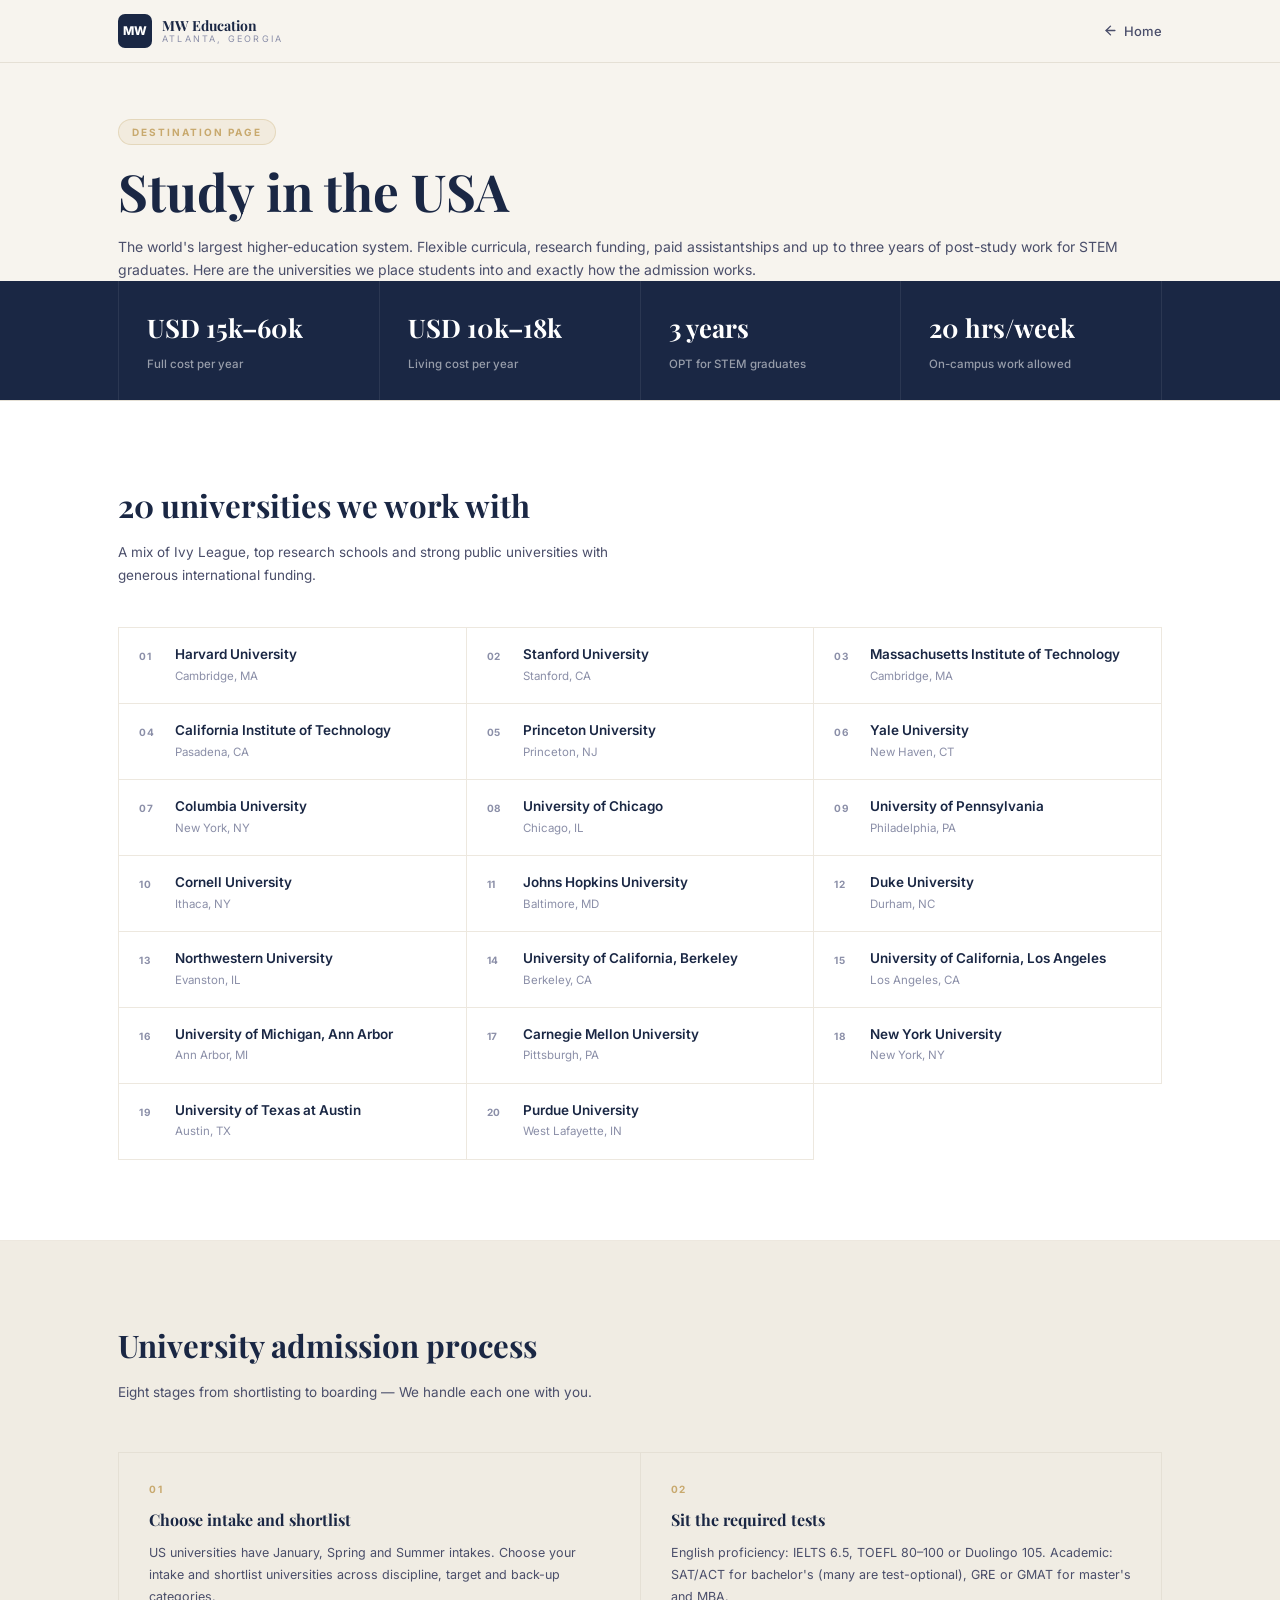
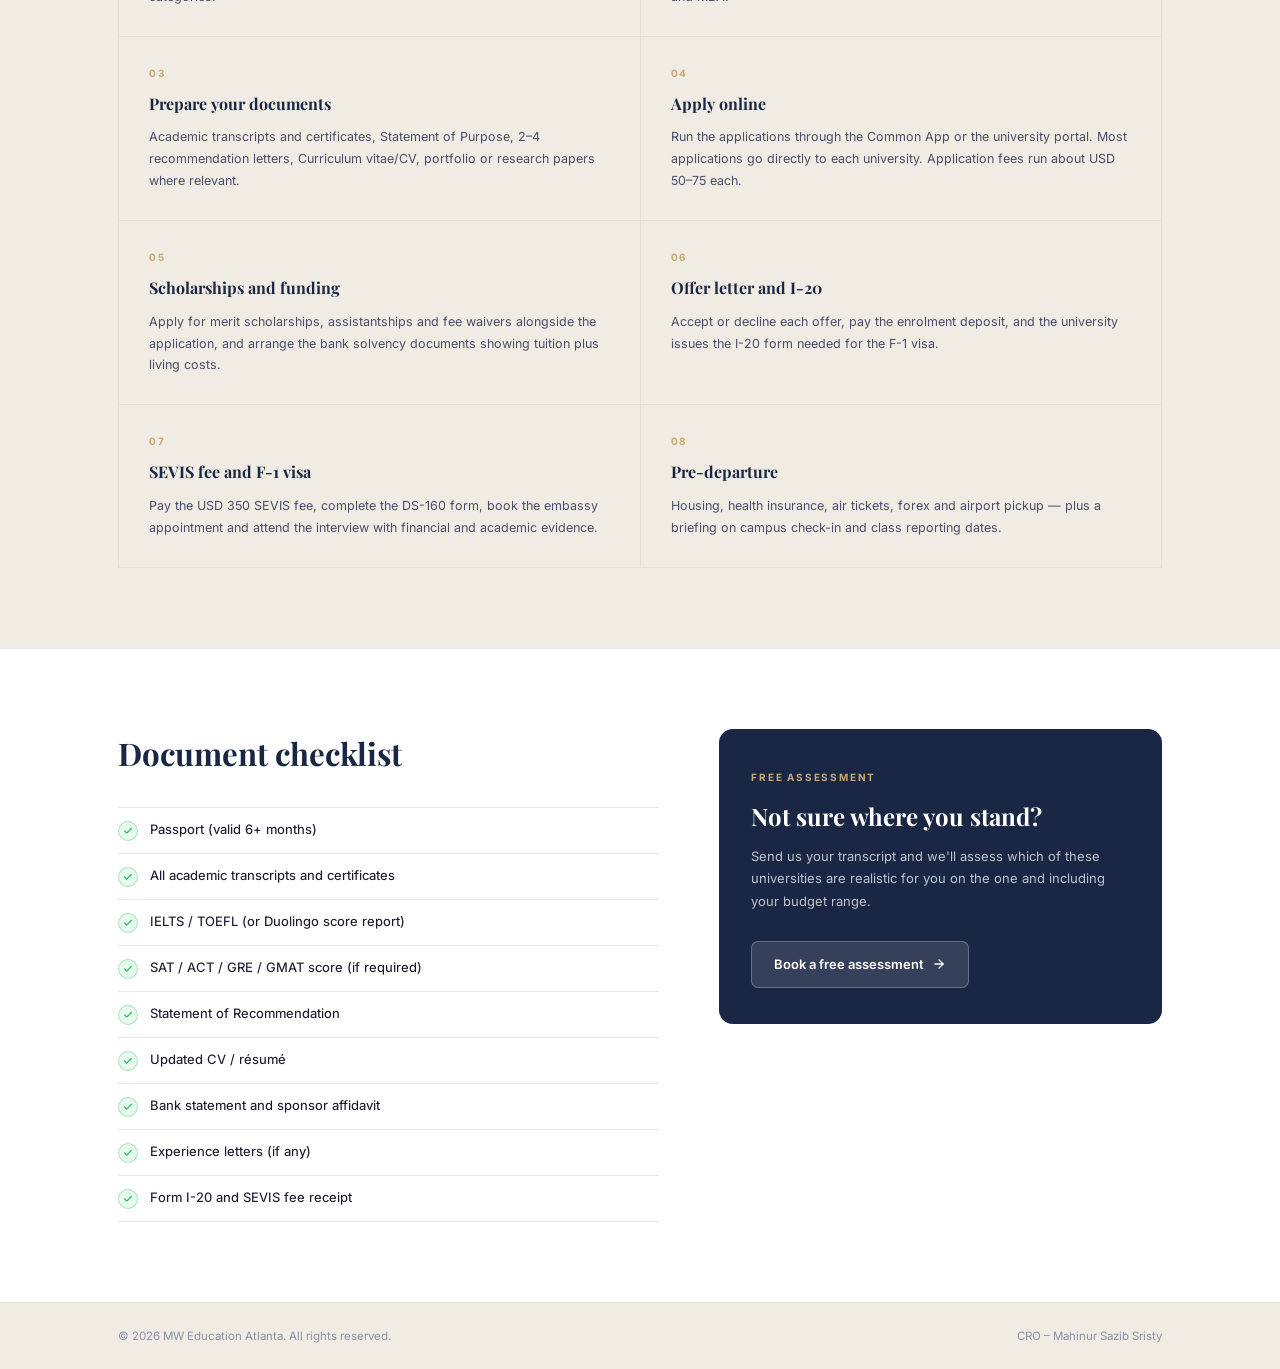
==== study-in-usa.html @ e37b9862 "landing page design and first commit!!!" ====
<!DOCTYPE html>
<html lang="en">
<head>
  <meta charset="UTF-8" />
  <meta name="viewport" content="width=device-width, initial-scale=1.0" />
  <title>Study in the USA – MW Education</title>
  <meta name="description" content="The world's largest higher-education system. Flexible curricula, research funding, paid assistantships and up to three years of post-study work for STEM graduates." />
  <link rel="preconnect" href="https://fonts.googleapis.com" />
  <link rel="preconnect" href="https://fonts.gstatic.com" crossorigin />
  <link href="https://fonts.googleapis.com/css2?family=Inter:wght@300;400;500;600;700;800&family=Playfair+Display:ital,wght@0,700;1,700&display=swap" rel="stylesheet" />

  <style>
    /* ══════════════════════════════
       RESET & TOKENS
    ══════════════════════════════ */
    *, *::before, *::after { box-sizing: border-box; margin: 0; padding: 0; }

    :root {
      --navy:       #1a2744;
      --navy-deep:  #111b38;
      --cream:      #f7f4ee;
      --cream-alt:  #f0ece3;
      --white:      #ffffff;
      --border:     #e5e0d5;
      --border-soft:#ede8df;
      --text-dark:  #1a1a2e;
      --text-mid:   #4a4e6a;
      --text-light: #8b8fa8;
      --gold:       #c8a96e;
      --gold-bg:    rgba(200,169,110,0.12);
      --step-bg:    #1e3159;
      --font-sans:  'Inter', system-ui, sans-serif;
      --font-serif: 'Playfair Display', Georgia, serif;
      --radius:     10px;
      --shadow:     0 8px 32px rgba(26,39,68,0.10);
      --shadow-lg:  0 20px 56px rgba(26,39,68,0.16);
    }

    html { scroll-behavior: smooth; -webkit-font-smoothing: antialiased; }

    body {
      font-family: var(--font-sans);
      background: var(--cream);
      color: var(--text-mid);
      font-size: 14px;
      line-height: 1.6;
    }

    a { text-decoration: none; color: inherit; }
    ul { list-style: none; }
    img { display: block; max-width: 100%; }

    .container {
      max-width: 1100px;
      margin: 0 auto;
      padding: 0 28px;
    }

    h1, h2, h3 {
      font-family: var(--font-serif);
      color: var(--navy);
      font-weight: 700;
    }

    /* ══════════════════════════════
       BUTTONS
    ══════════════════════════════ */
    .btn {
      display: inline-flex;
      align-items: center;
      gap: 8px;
      font-family: var(--font-sans);
      font-size: 13px;
      font-weight: 600;
      padding: 11px 20px;
      border-radius: 7px;
      border: none;
      cursor: pointer;
      transition: all 0.22s ease;
      white-space: nowrap;
    }

    .btn svg { transition: transform 0.2s ease; }
    .btn:hover svg { transform: translateX(3px); }

    .btn-primary {
      background: var(--navy);
      color: #fff;
    }

    .btn-primary:hover { background: var(--navy-deep); }

    /* ══════════════════════════════
       TOP NAV
    ══════════════════════════════ */
    .top-nav {
      position: sticky;
      top: 0;
      z-index: 100;
      background: rgba(247, 244, 238, 0.94);
      backdrop-filter: blur(12px);
      -webkit-backdrop-filter: blur(12px);
      border-bottom: 1px solid var(--border);
      transition: box-shadow 0.25s ease;
    }

    .top-nav.scrolled { box-shadow: 0 4px 20px rgba(26,39,68,0.09); }

    .nav-inner {
      display: flex;
      align-items: center;
      height: 62px;
      gap: 20px;
    }

    /* Logo */
    .logo-wrap {
      display: flex;
      align-items: center;
      gap: 10px;
      flex-shrink: 0;
    }

    .logo-box {
      width: 34px;
      height: 34px;
      background: var(--navy);
      color: #fff;
      border-radius: 7px;
      display: grid;
      place-items: center;
      font-weight: 800;
      font-size: 12px;
      letter-spacing: 0.3px;
    }

    .logo-text { line-height: 1.15; }

    .logo-name {
      display: block;
      font-family: var(--font-serif);
      font-size: 14px;
      font-weight: 700;
      color: var(--navy);
    }

    .logo-sub {
      display: block;
      font-size: 9px;
      letter-spacing: 2.2px;
      text-transform: uppercase;
      color: var(--text-light);
    }

    /* Back link */
    .back-link {
      margin-left: auto;
      display: inline-flex;
      align-items: center;
      gap: 6px;
      font-size: 13px;
      font-weight: 500;
      color: var(--text-mid);
      transition: color 0.2s;
    }

    .back-link:hover { color: var(--navy); }

    .back-link svg { transition: transform 0.2s; }
    .back-link:hover svg { transform: translateX(-3px); }

    /* ══════════════════════════════
       PAGE HERO (stats bar)
    ══════════════════════════════ */
    .page-hero {
      background: var(--cream);
      padding: 56px 0 0;
      border-bottom: 1px solid var(--border);
    }

    .hero-eyebrow {
      display: inline-block;
      font-size: 10px;
      font-weight: 700;
      letter-spacing: 2px;
      text-transform: uppercase;
      color: var(--gold);
      background: var(--gold-bg);
      border: 1px solid rgba(200,169,110,0.3);
      border-radius: 100px;
      padding: 4px 13px;
      margin-bottom: 18px;
    }

    .page-hero h1 {
      font-size: clamp(2.2rem, 4.5vw, 3.2rem);
      line-height: 1.12;
      margin-bottom: 16px;
    }

    .page-hero > .container > p {
      font-size: 14.5px;
      line-height: 1.8;
      max-width: 640px;
      margin-bottom: 44px;
      color: var(--text-mid);
    }

    /* Stats strip */
    .stats-strip {
      background: var(--navy);
      margin-top: 0;
    }

    .stats-strip-inner {
      display: grid;
      grid-template-columns: repeat(4, 1fr);
      border-left: 1px solid rgba(255,255,255,0.08);
    }

    .stat-block {
      padding: 26px 28px;
      border-right: 1px solid rgba(255,255,255,0.08);
    }

    .stat-block strong {
      display: block;
      font-family: var(--font-serif);
      font-size: 1.6rem;
      color: #fff;
      font-weight: 700;
      margin-bottom: 4px;
    }

    .stat-block span {
      font-size: 11.5px;
      color: rgba(255,255,255,0.55);
      font-weight: 500;
    }

    /* ══════════════════════════════
       UNIVERSITIES SECTION
    ══════════════════════════════ */
    .unis-section {
      padding: 80px 0;
      background: var(--white);
      border-bottom: 1px solid var(--border-soft);
    }

    .section-head { margin-bottom: 10px; }

    .section-head h2 { font-size: 1.95rem; }

    .section-lead {
      font-size: 13.5px;
      color: var(--text-mid);
      line-height: 1.7;
      max-width: 520px;
      margin-top: 10px;
      margin-bottom: 40px;
    }

    .unis-grid {
      display: grid;
      grid-template-columns: repeat(3, 1fr);
      border-top: 1px solid var(--border-soft);
      border-left: 1px solid var(--border-soft);
    }

    .uni-row {
      display: flex;
      align-items: flex-start;
      gap: 14px;
      padding: 18px 20px;
      border-bottom: 1px solid var(--border-soft);
      border-right: 1px solid var(--border-soft);
      transition: background 0.2s;
    }

    .uni-row:hover { background: var(--cream); }

    .uni-num {
      font-size: 10px;
      font-weight: 700;
      color: var(--text-light);
      letter-spacing: 0.5px;
      min-width: 22px;
      margin-top: 2px;
      flex-shrink: 0;
    }

    .uni-info {}

    .uni-name {
      font-size: 13.5px;
      font-weight: 600;
      color: var(--navy);
      display: block;
      line-height: 1.3;
    }

    .uni-loc {
      font-size: 11.5px;
      color: var(--text-light);
      margin-top: 3px;
      display: block;
    }

    /* ══════════════════════════════
       ADMISSION PROCESS
    ══════════════════════════════ */
    .process-section {
      padding: 80px 0;
      background: var(--cream-alt);
      border-bottom: 1px solid var(--border-soft);
    }

    .process-section h2 { font-size: 1.95rem; margin-bottom: 10px; }

    .process-lead {
      font-size: 13.5px;
      color: var(--text-mid);
      line-height: 1.7;
      margin-bottom: 48px;
    }

    .process-grid {
      display: grid;
      grid-template-columns: repeat(2, 1fr);
      gap: 0;
      border-top: 1px solid var(--border);
      border-left: 1px solid var(--border);
    }

    .process-step {
      padding: 28px 30px;
      border-bottom: 1px solid var(--border);
      border-right: 1px solid var(--border);
      transition: background 0.2s;
    }

    .process-step:hover { background: rgba(26,39,68,0.025); }

    .step-tag {
      font-size: 10px;
      font-weight: 700;
      letter-spacing: 1.5px;
      color: var(--gold);
      text-transform: uppercase;
      margin-bottom: 10px;
    }

    .process-step h3 {
      font-size: 1rem;
      margin-bottom: 10px;
      font-family: var(--font-serif);
    }

    .process-step p {
      font-size: 12.5px;
      line-height: 1.75;
      color: var(--text-mid);
    }

    /* ══════════════════════════════
       DOCUMENT CHECKLIST + CTA
    ══════════════════════════════ */
    .checklist-section {
      padding: 80px 0;
      background: var(--white);
    }

    .checklist-grid {
      display: grid;
      grid-template-columns: 1.1fr 0.9fr;
      gap: 60px;
      align-items: start;
    }

    .checklist-head h2 { font-size: 1.95rem; margin-bottom: 28px; }

    .checklist-items {
      display: flex;
      flex-direction: column;
      gap: 0;
    }

    .checklist-item {
      display: flex;
      align-items: flex-start;
      gap: 12px;
      padding: 12px 0;
      border-bottom: 1px solid var(--border-soft);
    }

    .checklist-item:first-child { border-top: 1px solid var(--border-soft); }

    .check-icon {
      flex-shrink: 0;
      width: 20px;
      height: 20px;
      border-radius: 50%;
      background: rgba(34,197,94,0.1);
      border: 1.5px solid rgba(34,197,94,0.35);
      display: grid;
      place-items: center;
      margin-top: 1px;
    }

    .check-icon svg { color: #22c55e; }

    .checklist-item span {
      font-size: 13px;
      color: var(--text-dark);
      font-weight: 450;
      line-height: 1.5;
    }

    /* CTA Card */
    .cta-card {
      background: var(--navy);
      border-radius: 14px;
      padding: 36px 32px;
      color: #fff;
      position: sticky;
      top: 80px;
    }

    .cta-card-label {
      display: inline-block;
      font-size: 10px;
      font-weight: 700;
      letter-spacing: 1.8px;
      text-transform: uppercase;
      color: var(--gold);
      margin-bottom: 16px;
    }

    .cta-card h3 {
      font-family: var(--font-serif);
      font-size: 1.5rem;
      color: #fff;
      margin-bottom: 14px;
      line-height: 1.25;
    }

    .cta-card p {
      font-size: 13px;
      line-height: 1.75;
      color: rgba(255,255,255,0.72);
      margin-bottom: 28px;
    }

    .btn-cta-light {
      background: rgba(255,255,255,0.12);
      color: #fff;
      border: 1px solid rgba(255,255,255,0.25);
      font-size: 13px;
      font-weight: 600;
      padding: 12px 22px;
      border-radius: 7px;
      display: inline-flex;
      align-items: center;
      gap: 8px;
      cursor: pointer;
      transition: all 0.22s;
      text-decoration: none;
    }

    .btn-cta-light:hover {
      background: rgba(255,255,255,0.2);
      border-color: rgba(255,255,255,0.4);
    }

    /* ══════════════════════════════
       FOOTER
    ══════════════════════════════ */
    .site-footer {
      background: var(--cream-alt);
      border-top: 1px solid var(--border);
      padding: 24px 0;
    }

    .footer-inner {
      display: flex;
      align-items: center;
      justify-content: space-between;
      gap: 16px;
      flex-wrap: wrap;
      font-size: 11.5px;
      color: var(--text-light);
    }

    /* ══════════════════════════════
       REVEAL ANIMATIONS
    ══════════════════════════════ */
    [data-reveal] {
      opacity: 0;
      transform: translateY(22px);
      transition: opacity 0.6s ease, transform 0.6s ease;
    }

    [data-reveal].visible {
      opacity: 1;
      transform: none;
    }

    [data-reveal-delay="1"] { transition-delay: 0.08s; }
    [data-reveal-delay="2"] { transition-delay: 0.16s; }
    [data-reveal-delay="3"] { transition-delay: 0.24s; }

    /* ══════════════════════════════
       RESPONSIVE
    ══════════════════════════════ */
    @media (max-width: 900px) {
      .stats-strip-inner {
        grid-template-columns: repeat(2, 1fr);
      }

      .unis-grid { grid-template-columns: repeat(2, 1fr); }

      .process-grid { grid-template-columns: 1fr; }

      .checklist-grid {
        grid-template-columns: 1fr;
        gap: 40px;
      }

      .cta-card { position: static; }
    }

    @media (max-width: 600px) {
      .page-hero { padding-top: 40px; }
      .stats-strip-inner { grid-template-columns: 1fr 1fr; }
      .unis-grid { grid-template-columns: 1fr; }
    }
  </style>
</head>
<body>

  <!-- ══════════════════════════════
       TOP NAV
  ══════════════════════════════ -->
  <header class="top-nav" id="topNav">
    <div class="container nav-inner">
      <a href="index.html" class="logo-wrap" id="site-logo">
        <div class="logo-box">MW</div>
        <div class="logo-text">
          <span class="logo-name">MW Education</span>
          <span class="logo-sub">Atlanta, Georgia</span>
        </div>
      </a>

      <a href="index.html" class="back-link" id="back-home">
        <svg width="15" height="15" viewBox="0 0 24 24" fill="none" stroke="currentColor" stroke-width="2.2" stroke-linecap="round" stroke-linejoin="round"><path d="M19 12H5"/><path d="m12 5-7 7 7 7"/></svg>
        Home
      </a>
    </div>
  </header>

  <main>

    <!-- ══════════════════════════════
         PAGE HERO
    ══════════════════════════════ -->
    <section class="page-hero" id="hero">
      <div class="container">
        <div data-reveal>
          <span class="hero-eyebrow">Destination Page</span>
          <h1>Study in the USA</h1>
          <p>
            The world's largest higher-education system. Flexible curricula, research funding, paid
            assistantships and up to three years of post-study work for STEM graduates. Here are the
            universities we place students into and exactly how the admission works.
          </p>
        </div>
      </div>

      <div class="stats-strip">
        <div class="container">
          <div class="stats-strip-inner">
            <div class="stat-block" data-reveal>
              <strong>USD 15k–60k</strong>
              <span>Full cost per year</span>
            </div>
            <div class="stat-block" data-reveal data-reveal-delay="1">
              <strong>USD 10k–18k</strong>
              <span>Living cost per year</span>
            </div>
            <div class="stat-block" data-reveal data-reveal-delay="2">
              <strong>3 years</strong>
              <span>OPT for STEM graduates</span>
            </div>
            <div class="stat-block" data-reveal data-reveal-delay="3">
              <strong>20 hrs/week</strong>
              <span>On-campus work allowed</span>
            </div>
          </div>
        </div>
      </div>
    </section>

    <!-- ══════════════════════════════
         UNIVERSITIES
    ══════════════════════════════ -->
    <section class="unis-section" id="universities">
      <div class="container">
        <div class="section-head" data-reveal>
          <h2>20 universities we work with</h2>
          <p class="section-lead">
            A mix of Ivy League, top research schools and strong public universities with generous international funding.
          </p>
        </div>

        <div class="unis-grid" data-reveal>

          <div class="uni-row">
            <span class="uni-num">01</span>
            <div class="uni-info">
              <span class="uni-name">Harvard University</span>
              <span class="uni-loc">Cambridge, MA</span>
            </div>
          </div>

          <div class="uni-row">
            <span class="uni-num">02</span>
            <div class="uni-info">
              <span class="uni-name">Stanford University</span>
              <span class="uni-loc">Stanford, CA</span>
            </div>
          </div>

          <div class="uni-row">
            <span class="uni-num">03</span>
            <div class="uni-info">
              <span class="uni-name">Massachusetts Institute of Technology</span>
              <span class="uni-loc">Cambridge, MA</span>
            </div>
          </div>

          <div class="uni-row">
            <span class="uni-num">04</span>
            <div class="uni-info">
              <span class="uni-name">California Institute of Technology</span>
              <span class="uni-loc">Pasadena, CA</span>
            </div>
          </div>

          <div class="uni-row">
            <span class="uni-num">05</span>
            <div class="uni-info">
              <span class="uni-name">Princeton University</span>
              <span class="uni-loc">Princeton, NJ</span>
            </div>
          </div>

          <div class="uni-row">
            <span class="uni-num">06</span>
            <div class="uni-info">
              <span class="uni-name">Yale University</span>
              <span class="uni-loc">New Haven, CT</span>
            </div>
          </div>

          <div class="uni-row">
            <span class="uni-num">07</span>
            <div class="uni-info">
              <span class="uni-name">Columbia University</span>
              <span class="uni-loc">New York, NY</span>
            </div>
          </div>

          <div class="uni-row">
            <span class="uni-num">08</span>
            <div class="uni-info">
              <span class="uni-name">University of Chicago</span>
              <span class="uni-loc">Chicago, IL</span>
            </div>
          </div>

          <div class="uni-row">
            <span class="uni-num">09</span>
            <div class="uni-info">
              <span class="uni-name">University of Pennsylvania</span>
              <span class="uni-loc">Philadelphia, PA</span>
            </div>
          </div>

          <div class="uni-row">
            <span class="uni-num">10</span>
            <div class="uni-info">
              <span class="uni-name">Cornell University</span>
              <span class="uni-loc">Ithaca, NY</span>
            </div>
          </div>

          <div class="uni-row">
            <span class="uni-num">11</span>
            <div class="uni-info">
              <span class="uni-name">Johns Hopkins University</span>
              <span class="uni-loc">Baltimore, MD</span>
            </div>
          </div>

          <div class="uni-row">
            <span class="uni-num">12</span>
            <div class="uni-info">
              <span class="uni-name">Duke University</span>
              <span class="uni-loc">Durham, NC</span>
            </div>
          </div>

          <div class="uni-row">
            <span class="uni-num">13</span>
            <div class="uni-info">
              <span class="uni-name">Northwestern University</span>
              <span class="uni-loc">Evanston, IL</span>
            </div>
          </div>

          <div class="uni-row">
            <span class="uni-num">14</span>
            <div class="uni-info">
              <span class="uni-name">University of California, Berkeley</span>
              <span class="uni-loc">Berkeley, CA</span>
            </div>
          </div>

          <div class="uni-row">
            <span class="uni-num">15</span>
            <div class="uni-info">
              <span class="uni-name">University of California, Los Angeles</span>
              <span class="uni-loc">Los Angeles, CA</span>
            </div>
          </div>

          <div class="uni-row">
            <span class="uni-num">16</span>
            <div class="uni-info">
              <span class="uni-name">University of Michigan, Ann Arbor</span>
              <span class="uni-loc">Ann Arbor, MI</span>
            </div>
          </div>

          <div class="uni-row">
            <span class="uni-num">17</span>
            <div class="uni-info">
              <span class="uni-name">Carnegie Mellon University</span>
              <span class="uni-loc">Pittsburgh, PA</span>
            </div>
          </div>

          <div class="uni-row">
            <span class="uni-num">18</span>
            <div class="uni-info">
              <span class="uni-name">New York University</span>
              <span class="uni-loc">New York, NY</span>
            </div>
          </div>

          <div class="uni-row">
            <span class="uni-num">19</span>
            <div class="uni-info">
              <span class="uni-name">University of Texas at Austin</span>
              <span class="uni-loc">Austin, TX</span>
            </div>
          </div>

          <div class="uni-row">
            <span class="uni-num">20</span>
            <div class="uni-info">
              <span class="uni-name">Purdue University</span>
              <span class="uni-loc">West Lafayette, IN</span>
            </div>
          </div>

        </div>
      </div>
    </section>

    <!-- ══════════════════════════════
         ADMISSION PROCESS
    ══════════════════════════════ -->
    <section class="process-section" id="process">
      <div class="container">
        <div data-reveal>
          <h2>University admission process</h2>
          <p class="process-lead">Eight stages from shortlisting to boarding — We handle each one with you.</p>
        </div>

        <div class="process-grid" data-reveal>

          <div class="process-step" id="proc-step-1">
            <div class="step-tag">01</div>
            <h3>Choose intake and shortlist</h3>
            <p>US universities have January, Spring and Summer intakes. Choose your intake and shortlist universities across discipline, target and back-up categories.</p>
          </div>

          <div class="process-step" id="proc-step-2">
            <div class="step-tag">02</div>
            <h3>Sit the required tests</h3>
            <p>English proficiency: IELTS 6.5, TOEFL 80–100 or Duolingo 105. Academic: SAT/ACT for bachelor's (many are test-optional), GRE or GMAT for master's and MBA.</p>
          </div>

          <div class="process-step" id="proc-step-3">
            <div class="step-tag">03</div>
            <h3>Prepare your documents</h3>
            <p>Academic transcripts and certificates, Statement of Purpose, 2–4 recommendation letters, Curriculum vitae/CV, portfolio or research papers where relevant.</p>
          </div>

          <div class="process-step" id="proc-step-4">
            <div class="step-tag">04</div>
            <h3>Apply online</h3>
            <p>Run the applications through the Common App or the university portal. Most applications go directly to each university. Application fees run about USD 50–75 each.</p>
          </div>

          <div class="process-step" id="proc-step-5">
            <div class="step-tag">05</div>
            <h3>Scholarships and funding</h3>
            <p>Apply for merit scholarships, assistantships and fee waivers alongside the application, and arrange the bank solvency documents showing tuition plus living costs.</p>
          </div>

          <div class="process-step" id="proc-step-6">
            <div class="step-tag">06</div>
            <h3>Offer letter and I-20</h3>
            <p>Accept or decline each offer, pay the enrolment deposit, and the university issues the I-20 form needed for the F-1 visa.</p>
          </div>

          <div class="process-step" id="proc-step-7">
            <div class="step-tag">07</div>
            <h3>SEVIS fee and F-1 visa</h3>
            <p>Pay the USD 350 SEVIS fee, complete the DS-160 form, book the embassy appointment and attend the interview with financial and academic evidence.</p>
          </div>

          <div class="process-step" id="proc-step-8">
            <div class="step-tag">08</div>
            <h3>Pre-departure</h3>
            <p>Housing, health insurance, air tickets, forex and airport pickup — plus a briefing on campus check-in and class reporting dates.</p>
          </div>

        </div>
      </div>
    </section>

    <!-- ══════════════════════════════
         DOCUMENT CHECKLIST + CTA
    ══════════════════════════════ -->
    <section class="checklist-section" id="checklist">
      <div class="container">
        <div class="checklist-grid">

          <div data-reveal>
            <div class="checklist-head">
              <h2>Document checklist</h2>
            </div>

            <div class="checklist-items">

              <div class="checklist-item">
                <div class="check-icon">
                  <svg width="10" height="10" viewBox="0 0 24 24" fill="none" stroke="currentColor" stroke-width="3" stroke-linecap="round" stroke-linejoin="round"><path d="M20 6 9 17l-5-5"/></svg>
                </div>
                <span>Passport (valid 6+ months)</span>
              </div>

              <div class="checklist-item">
                <div class="check-icon">
                  <svg width="10" height="10" viewBox="0 0 24 24" fill="none" stroke="currentColor" stroke-width="3" stroke-linecap="round" stroke-linejoin="round"><path d="M20 6 9 17l-5-5"/></svg>
                </div>
                <span>All academic transcripts and certificates</span>
              </div>

              <div class="checklist-item">
                <div class="check-icon">
                  <svg width="10" height="10" viewBox="0 0 24 24" fill="none" stroke="currentColor" stroke-width="3" stroke-linecap="round" stroke-linejoin="round"><path d="M20 6 9 17l-5-5"/></svg>
                </div>
                <span>IELTS / TOEFL (or Duolingo score report)</span>
              </div>

              <div class="checklist-item">
                <div class="check-icon">
                  <svg width="10" height="10" viewBox="0 0 24 24" fill="none" stroke="currentColor" stroke-width="3" stroke-linecap="round" stroke-linejoin="round"><path d="M20 6 9 17l-5-5"/></svg>
                </div>
                <span>SAT / ACT / GRE / GMAT score (if required)</span>
              </div>

              <div class="checklist-item">
                <div class="check-icon">
                  <svg width="10" height="10" viewBox="0 0 24 24" fill="none" stroke="currentColor" stroke-width="3" stroke-linecap="round" stroke-linejoin="round"><path d="M20 6 9 17l-5-5"/></svg>
                </div>
                <span>Statement of Recommendation</span>
              </div>

              <div class="checklist-item">
                <div class="check-icon">
                  <svg width="10" height="10" viewBox="0 0 24 24" fill="none" stroke="currentColor" stroke-width="3" stroke-linecap="round" stroke-linejoin="round"><path d="M20 6 9 17l-5-5"/></svg>
                </div>
                <span>Updated CV / résumé</span>
              </div>

              <div class="checklist-item">
                <div class="check-icon">
                  <svg width="10" height="10" viewBox="0 0 24 24" fill="none" stroke="currentColor" stroke-width="3" stroke-linecap="round" stroke-linejoin="round"><path d="M20 6 9 17l-5-5"/></svg>
                </div>
                <span>Bank statement and sponsor affidavit</span>
              </div>

              <div class="checklist-item">
                <div class="check-icon">
                  <svg width="10" height="10" viewBox="0 0 24 24" fill="none" stroke="currentColor" stroke-width="3" stroke-linecap="round" stroke-linejoin="round"><path d="M20 6 9 17l-5-5"/></svg>
                </div>
                <span>Experience letters (if any)</span>
              </div>

              <div class="checklist-item">
                <div class="check-icon">
                  <svg width="10" height="10" viewBox="0 0 24 24" fill="none" stroke="currentColor" stroke-width="3" stroke-linecap="round" stroke-linejoin="round"><path d="M20 6 9 17l-5-5"/></svg>
                </div>
                <span>Form I-20 and SEVIS fee receipt</span>
              </div>

            </div>
          </div>

          <!-- CTA Card -->
          <div data-reveal data-reveal-delay="1">
            <div class="cta-card" id="cta-card">
              <span class="cta-card-label">Free Assessment</span>
              <h3>Not sure where you stand?</h3>
              <p>
                Send us your transcript and we'll assess which of these universities are realistic for you on the one and including your budget range.
              </p>
              <a href="index.html#contact" class="btn-cta-light" id="cta-book-btn">
                Book a free assessment
                <svg width="14" height="14" viewBox="0 0 24 24" fill="none" stroke="currentColor" stroke-width="2.2" stroke-linecap="round" stroke-linejoin="round"><path d="M5 12h14"/><path d="m12 5 7 7-7 7"/></svg>
              </a>
            </div>
          </div>

        </div>
      </div>
    </section>

  </main>

  <!-- ══════════════════════════════
       FOOTER
  ══════════════════════════════ -->
  <footer class="site-footer" id="footer">
    <div class="container footer-inner">
      <span>© 2026 MW Education Atlanta. All rights reserved.</span>
      <span>CRO – Mahinur Sazib Sristy</span>
    </div>
  </footer>

  <script>
    'use strict';

    /* ── Sticky nav shadow ── */
    const topNav = document.getElementById('topNav');
    window.addEventListener('scroll', () => {
      topNav.classList.toggle('scrolled', window.scrollY > 10);
    }, { passive: true });

    /* ── Scroll reveal ── */
    const revealEls = document.querySelectorAll('[data-reveal]');
    const ro = new IntersectionObserver((entries) => {
      entries.forEach(e => {
        if (e.isIntersecting) {
          e.target.classList.add('visible');
          ro.unobserve(e.target);
        }
      });
    }, { threshold: 0.1, rootMargin: '0px 0px -36px 0px' });

    revealEls.forEach(el => ro.observe(el));
  </script>

</body>
</html>
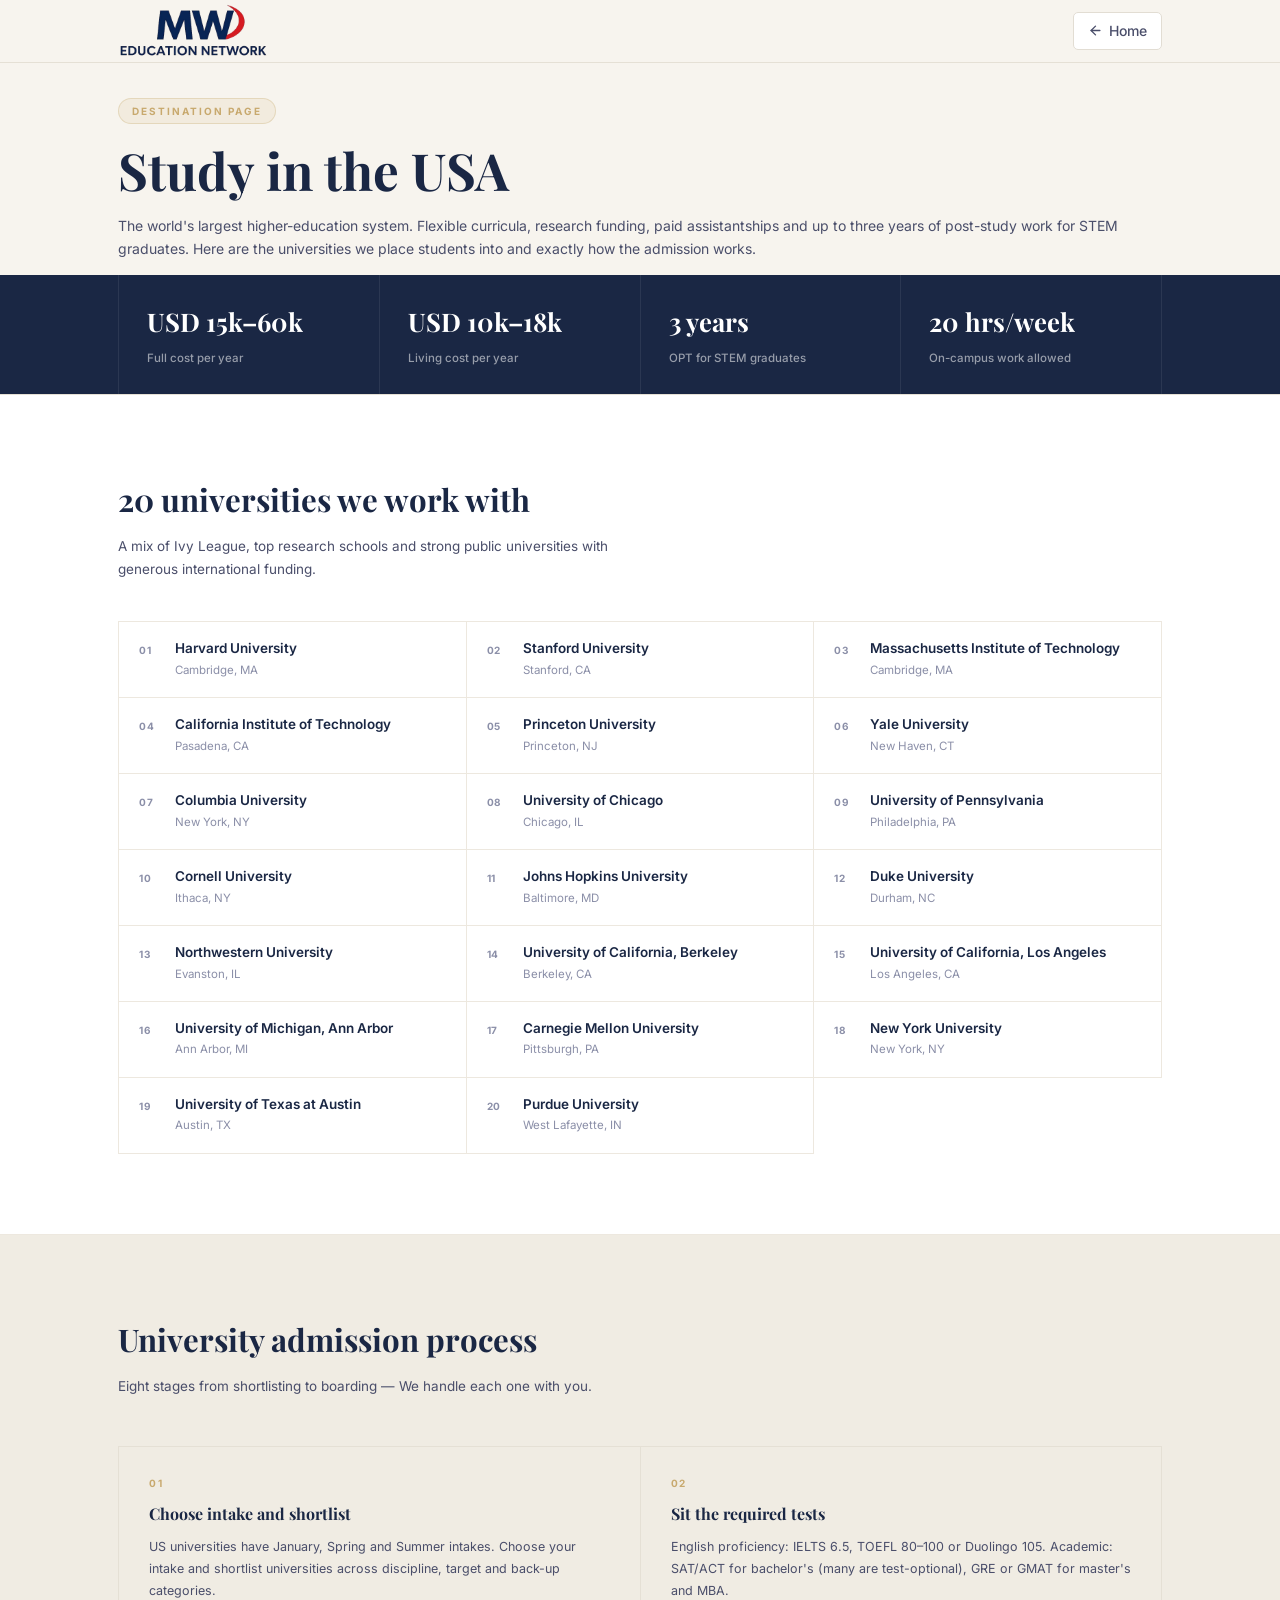
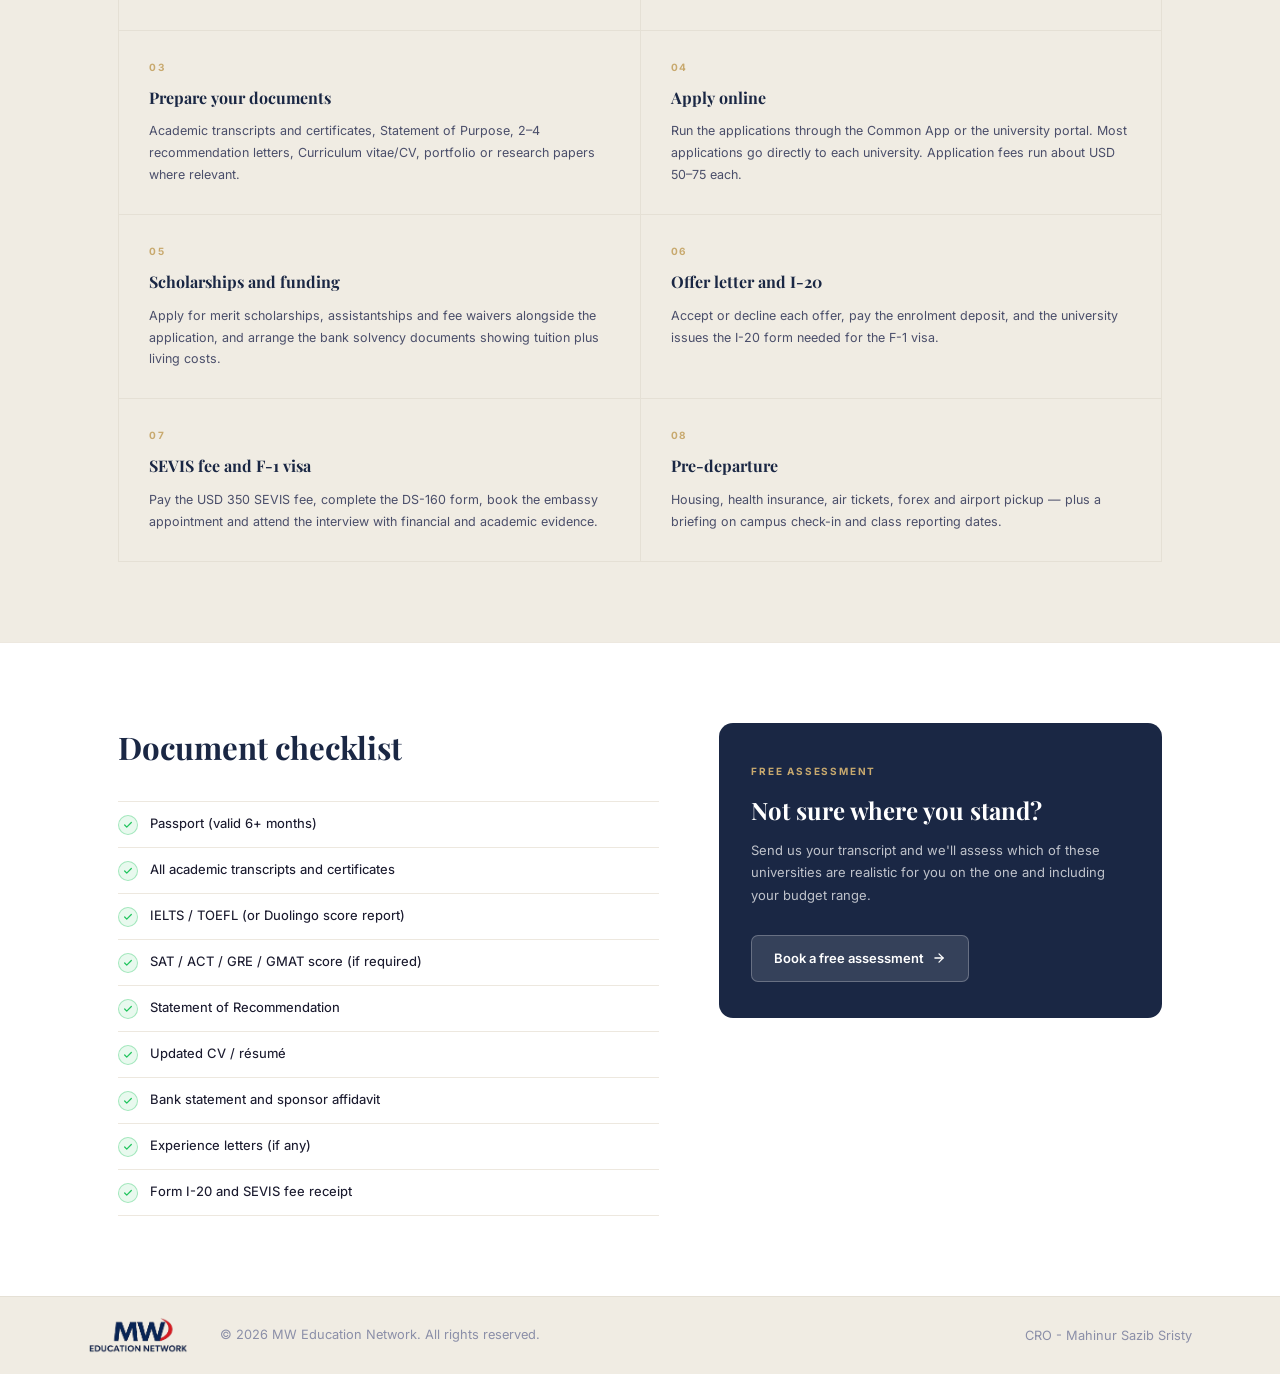
==== commit 092bb638: "design update!!!" ====
--- a/study-in-usa.html
+++ b/study-in-usa.html
@@ -9,532 +9,9 @@
   <link rel="preconnect" href="https://fonts.gstatic.com" crossorigin />
   <link href="https://fonts.googleapis.com/css2?family=Inter:wght@300;400;500;600;700;800&family=Playfair+Display:ital,wght@0,700;1,700&display=swap" rel="stylesheet" />
 
-  <style>
-    /* ══════════════════════════════
-       RESET & TOKENS
-    ══════════════════════════════ */
-    *, *::before, *::after { box-sizing: border-box; margin: 0; padding: 0; }
-
-    :root {
-      --navy:       #1a2744;
-      --navy-deep:  #111b38;
-      --cream:      #f7f4ee;
-      --cream-alt:  #f0ece3;
-      --white:      #ffffff;
-      --border:     #e5e0d5;
-      --border-soft:#ede8df;
-      --text-dark:  #1a1a2e;
-      --text-mid:   #4a4e6a;
-      --text-light: #8b8fa8;
-      --gold:       #c8a96e;
-      --gold-bg:    rgba(200,169,110,0.12);
-      --step-bg:    #1e3159;
-      --font-sans:  'Inter', system-ui, sans-serif;
-      --font-serif: 'Playfair Display', Georgia, serif;
-      --radius:     10px;
-      --shadow:     0 8px 32px rgba(26,39,68,0.10);
-      --shadow-lg:  0 20px 56px rgba(26,39,68,0.16);
-    }
-
-    html { scroll-behavior: smooth; -webkit-font-smoothing: antialiased; }
-
-    body {
-      font-family: var(--font-sans);
-      background: var(--cream);
-      color: var(--text-mid);
-      font-size: 14px;
-      line-height: 1.6;
-    }
-
-    a { text-decoration: none; color: inherit; }
-    ul { list-style: none; }
-    img { display: block; max-width: 100%; }
-
-    .container {
-      max-width: 1100px;
-      margin: 0 auto;
-      padding: 0 28px;
-    }
-
-    h1, h2, h3 {
-      font-family: var(--font-serif);
-      color: var(--navy);
-      font-weight: 700;
-    }
-
-    /* ══════════════════════════════
-       BUTTONS
-    ══════════════════════════════ */
-    .btn {
-      display: inline-flex;
-      align-items: center;
-      gap: 8px;
-      font-family: var(--font-sans);
-      font-size: 13px;
-      font-weight: 600;
-      padding: 11px 20px;
-      border-radius: 7px;
-      border: none;
-      cursor: pointer;
-      transition: all 0.22s ease;
-      white-space: nowrap;
-    }
-
-    .btn svg { transition: transform 0.2s ease; }
-    .btn:hover svg { transform: translateX(3px); }
-
-    .btn-primary {
-      background: var(--navy);
-      color: #fff;
-    }
-
-    .btn-primary:hover { background: var(--navy-deep); }
-
-    /* ══════════════════════════════
-       TOP NAV
-    ══════════════════════════════ */
-    .top-nav {
-      position: sticky;
-      top: 0;
-      z-index: 100;
-      background: rgba(247, 244, 238, 0.94);
-      backdrop-filter: blur(12px);
-      -webkit-backdrop-filter: blur(12px);
-      border-bottom: 1px solid var(--border);
-      transition: box-shadow 0.25s ease;
-    }
-
-    .top-nav.scrolled { box-shadow: 0 4px 20px rgba(26,39,68,0.09); }
-
-    .nav-inner {
-      display: flex;
-      align-items: center;
-      height: 62px;
-      gap: 20px;
-    }
-
-    /* Logo */
-    .logo-wrap {
-      display: flex;
-      align-items: center;
-      gap: 10px;
-      flex-shrink: 0;
-    }
-
-    .logo-box {
-      width: 34px;
-      height: 34px;
-      background: var(--navy);
-      color: #fff;
-      border-radius: 7px;
-      display: grid;
-      place-items: center;
-      font-weight: 800;
-      font-size: 12px;
-      letter-spacing: 0.3px;
-    }
-
-    .logo-text { line-height: 1.15; }
-
-    .logo-name {
-      display: block;
-      font-family: var(--font-serif);
-      font-size: 14px;
-      font-weight: 700;
-      color: var(--navy);
-    }
-
-    .logo-sub {
-      display: block;
-      font-size: 9px;
-      letter-spacing: 2.2px;
-      text-transform: uppercase;
-      color: var(--text-light);
-    }
-
-    /* Back link */
-    .back-link {
-      margin-left: auto;
-      display: inline-flex;
-      align-items: center;
-      gap: 6px;
-      font-size: 13px;
-      font-weight: 500;
-      color: var(--text-mid);
-      transition: color 0.2s;
-    }
-
-    .back-link:hover { color: var(--navy); }
-
-    .back-link svg { transition: transform 0.2s; }
-    .back-link:hover svg { transform: translateX(-3px); }
-
-    /* ══════════════════════════════
-       PAGE HERO (stats bar)
-    ══════════════════════════════ */
-    .page-hero {
-      background: var(--cream);
-      padding: 56px 0 0;
-      border-bottom: 1px solid var(--border);
-    }
-
-    .hero-eyebrow {
-      display: inline-block;
-      font-size: 10px;
-      font-weight: 700;
-      letter-spacing: 2px;
-      text-transform: uppercase;
-      color: var(--gold);
-      background: var(--gold-bg);
-      border: 1px solid rgba(200,169,110,0.3);
-      border-radius: 100px;
-      padding: 4px 13px;
-      margin-bottom: 18px;
-    }
-
-    .page-hero h1 {
-      font-size: clamp(2.2rem, 4.5vw, 3.2rem);
-      line-height: 1.12;
-      margin-bottom: 16px;
-    }
-
-    .page-hero > .container > p {
-      font-size: 14.5px;
-      line-height: 1.8;
-      max-width: 640px;
-      margin-bottom: 44px;
-      color: var(--text-mid);
-    }
-
-    /* Stats strip */
-    .stats-strip {
-      background: var(--navy);
-      margin-top: 0;
-    }
-
-    .stats-strip-inner {
-      display: grid;
-      grid-template-columns: repeat(4, 1fr);
-      border-left: 1px solid rgba(255,255,255,0.08);
-    }
-
-    .stat-block {
-      padding: 26px 28px;
-      border-right: 1px solid rgba(255,255,255,0.08);
-    }
-
-    .stat-block strong {
-      display: block;
-      font-family: var(--font-serif);
-      font-size: 1.6rem;
-      color: #fff;
-      font-weight: 700;
-      margin-bottom: 4px;
-    }
-
-    .stat-block span {
-      font-size: 11.5px;
-      color: rgba(255,255,255,0.55);
-      font-weight: 500;
-    }
-
-    /* ══════════════════════════════
-       UNIVERSITIES SECTION
-    ══════════════════════════════ */
-    .unis-section {
-      padding: 80px 0;
-      background: var(--white);
-      border-bottom: 1px solid var(--border-soft);
-    }
-
-    .section-head { margin-bottom: 10px; }
-
-    .section-head h2 { font-size: 1.95rem; }
-
-    .section-lead {
-      font-size: 13.5px;
-      color: var(--text-mid);
-      line-height: 1.7;
-      max-width: 520px;
-      margin-top: 10px;
-      margin-bottom: 40px;
-    }
-
-    .unis-grid {
-      display: grid;
-      grid-template-columns: repeat(3, 1fr);
-      border-top: 1px solid var(--border-soft);
-      border-left: 1px solid var(--border-soft);
-    }
-
-    .uni-row {
-      display: flex;
-      align-items: flex-start;
-      gap: 14px;
-      padding: 18px 20px;
-      border-bottom: 1px solid var(--border-soft);
-      border-right: 1px solid var(--border-soft);
-      transition: background 0.2s;
-    }
-
-    .uni-row:hover { background: var(--cream); }
-
-    .uni-num {
-      font-size: 10px;
-      font-weight: 700;
-      color: var(--text-light);
-      letter-spacing: 0.5px;
-      min-width: 22px;
-      margin-top: 2px;
-      flex-shrink: 0;
-    }
-
-    .uni-info {}
-
-    .uni-name {
-      font-size: 13.5px;
-      font-weight: 600;
-      color: var(--navy);
-      display: block;
-      line-height: 1.3;
-    }
-
-    .uni-loc {
-      font-size: 11.5px;
-      color: var(--text-light);
-      margin-top: 3px;
-      display: block;
-    }
-
-    /* ══════════════════════════════
-       ADMISSION PROCESS
-    ══════════════════════════════ */
-    .process-section {
-      padding: 80px 0;
-      background: var(--cream-alt);
-      border-bottom: 1px solid var(--border-soft);
-    }
-
-    .process-section h2 { font-size: 1.95rem; margin-bottom: 10px; }
-
-    .process-lead {
-      font-size: 13.5px;
-      color: var(--text-mid);
-      line-height: 1.7;
-      margin-bottom: 48px;
-    }
-
-    .process-grid {
-      display: grid;
-      grid-template-columns: repeat(2, 1fr);
-      gap: 0;
-      border-top: 1px solid var(--border);
-      border-left: 1px solid var(--border);
-    }
-
-    .process-step {
-      padding: 28px 30px;
-      border-bottom: 1px solid var(--border);
-      border-right: 1px solid var(--border);
-      transition: background 0.2s;
-    }
-
-    .process-step:hover { background: rgba(26,39,68,0.025); }
-
-    .step-tag {
-      font-size: 10px;
-      font-weight: 700;
-      letter-spacing: 1.5px;
-      color: var(--gold);
-      text-transform: uppercase;
-      margin-bottom: 10px;
-    }
-
-    .process-step h3 {
-      font-size: 1rem;
-      margin-bottom: 10px;
-      font-family: var(--font-serif);
-    }
-
-    .process-step p {
-      font-size: 12.5px;
-      line-height: 1.75;
-      color: var(--text-mid);
-    }
-
-    /* ══════════════════════════════
-       DOCUMENT CHECKLIST + CTA
-    ══════════════════════════════ */
-    .checklist-section {
-      padding: 80px 0;
-      background: var(--white);
-    }
-
-    .checklist-grid {
-      display: grid;
-      grid-template-columns: 1.1fr 0.9fr;
-      gap: 60px;
-      align-items: start;
-    }
-
-    .checklist-head h2 { font-size: 1.95rem; margin-bottom: 28px; }
-
-    .checklist-items {
-      display: flex;
-      flex-direction: column;
-      gap: 0;
-    }
-
-    .checklist-item {
-      display: flex;
-      align-items: flex-start;
-      gap: 12px;
-      padding: 12px 0;
-      border-bottom: 1px solid var(--border-soft);
-    }
-
-    .checklist-item:first-child { border-top: 1px solid var(--border-soft); }
-
-    .check-icon {
-      flex-shrink: 0;
-      width: 20px;
-      height: 20px;
-      border-radius: 50%;
-      background: rgba(34,197,94,0.1);
-      border: 1.5px solid rgba(34,197,94,0.35);
-      display: grid;
-      place-items: center;
-      margin-top: 1px;
-    }
-
-    .check-icon svg { color: #22c55e; }
-
-    .checklist-item span {
-      font-size: 13px;
-      color: var(--text-dark);
-      font-weight: 450;
-      line-height: 1.5;
-    }
-
-    /* CTA Card */
-    .cta-card {
-      background: var(--navy);
-      border-radius: 14px;
-      padding: 36px 32px;
-      color: #fff;
-      position: sticky;
-      top: 80px;
-    }
-
-    .cta-card-label {
-      display: inline-block;
-      font-size: 10px;
-      font-weight: 700;
-      letter-spacing: 1.8px;
-      text-transform: uppercase;
-      color: var(--gold);
-      margin-bottom: 16px;
-    }
-
-    .cta-card h3 {
-      font-family: var(--font-serif);
-      font-size: 1.5rem;
-      color: #fff;
-      margin-bottom: 14px;
-      line-height: 1.25;
-    }
-
-    .cta-card p {
-      font-size: 13px;
-      line-height: 1.75;
-      color: rgba(255,255,255,0.72);
-      margin-bottom: 28px;
-    }
-
-    .btn-cta-light {
-      background: rgba(255,255,255,0.12);
-      color: #fff;
-      border: 1px solid rgba(255,255,255,0.25);
-      font-size: 13px;
-      font-weight: 600;
-      padding: 12px 22px;
-      border-radius: 7px;
-      display: inline-flex;
-      align-items: center;
-      gap: 8px;
-      cursor: pointer;
-      transition: all 0.22s;
-      text-decoration: none;
-    }
-
-    .btn-cta-light:hover {
-      background: rgba(255,255,255,0.2);
-      border-color: rgba(255,255,255,0.4);
-    }
-
-    /* ══════════════════════════════
-       FOOTER
-    ══════════════════════════════ */
-    .site-footer {
-      background: var(--cream-alt);
-      border-top: 1px solid var(--border);
-      padding: 24px 0;
-    }
-
-    .footer-inner {
-      display: flex;
-      align-items: center;
-      justify-content: space-between;
-      gap: 16px;
-      flex-wrap: wrap;
-      font-size: 11.5px;
-      color: var(--text-light);
-    }
-
-    /* ══════════════════════════════
-       REVEAL ANIMATIONS
-    ══════════════════════════════ */
-    [data-reveal] {
-      opacity: 0;
-      transform: translateY(22px);
-      transition: opacity 0.6s ease, transform 0.6s ease;
-    }
-
-    [data-reveal].visible {
-      opacity: 1;
-      transform: none;
-    }
-
-    [data-reveal-delay="1"] { transition-delay: 0.08s; }
-    [data-reveal-delay="2"] { transition-delay: 0.16s; }
-    [data-reveal-delay="3"] { transition-delay: 0.24s; }
-
-    /* ══════════════════════════════
-       RESPONSIVE
-    ══════════════════════════════ */
-    @media (max-width: 900px) {
-      .stats-strip-inner {
-        grid-template-columns: repeat(2, 1fr);
-      }
-
-      .unis-grid { grid-template-columns: repeat(2, 1fr); }
-
-      .process-grid { grid-template-columns: 1fr; }
-
-      .checklist-grid {
-        grid-template-columns: 1fr;
-        gap: 40px;
-      }
-
-      .cta-card { position: static; }
-    }
-
-    @media (max-width: 600px) {
-      .page-hero { padding-top: 40px; }
-      .stats-strip-inner { grid-template-columns: 1fr 1fr; }
-      .unis-grid { grid-template-columns: 1fr; }
-    }
-  </style>
+  <link rel="stylesheet" href="css/style.css" />
+  <link rel="stylesheet" href="css/study-in-usa.css">
+  
 </head>
 <body>
 
@@ -543,15 +20,11 @@
   ══════════════════════════════ -->
   <header class="top-nav" id="topNav">
     <div class="container nav-inner">
-      <a href="index.html" class="logo-wrap" id="site-logo">
-        <div class="logo-box">MW</div>
-        <div class="logo-text">
-          <span class="logo-name">MW Education</span>
-          <span class="logo-sub">Atlanta, Georgia</span>
-        </div>
+      <a href="/" class="nav-logo" id="logo-link">
+        <img src="image/mw-education-logo.png" alt="mw-education-logo" style="width: 150px;">
       </a>
 
-      <a href="index.html" class="back-link" id="back-home">
+      <a href="/" class="back-link py-2" id="back-home">
         <svg width="15" height="15" viewBox="0 0 24 24" fill="none" stroke="currentColor" stroke-width="2.2" stroke-linecap="round" stroke-linejoin="round"><path d="M19 12H5"/><path d="m12 5-7 7 7 7"/></svg>
         Home
       </a>
@@ -564,7 +37,7 @@
          PAGE HERO
     ══════════════════════════════ -->
     <section class="page-hero" id="hero">
-      <div class="container">
+      <div class="container" style="padding-bottom: 15px;">
         <div data-reveal>
           <span class="hero-eyebrow">Destination Page</span>
           <h1>Study in the USA</h1>
@@ -943,13 +416,18 @@
 
   </main>
 
-  <!-- ══════════════════════════════
+  <!-- ════════════════════════════════════════════
        FOOTER
-  ══════════════════════════════ -->
-  <footer class="site-footer" id="footer">
-    <div class="container footer-inner">
-      <span>© 2026 MW Education Atlanta. All rights reserved.</span>
-      <span>CRO – Mahinur Sazib Sristy</span>
+  ════════════════════════════════════════════ -->
+  <footer class="footer" id="footer">
+    <div class="footer-container">
+      <div class="footer-left">
+        <img src="image/mw-education-logo.png" alt="mw-education-logo" style="width: 100px;">
+        <p class="footer-copy">© 2026 MW Education Network. All rights reserved.</p>
+      </div>
+      <div class="footer-right">
+        <span class="footer-credit">CRO - Mahinur Sazib Sristy</span>
+      </div>
     </div>
   </footer>
 
--- a/css/style.css
+++ b/css/style.css
@@ -0,0 +1,1394 @@
+/* ═══════════════════════════════════════════════
+   MW EDUCATION – STYLE.CSS
+   Premium education consultancy website
+═══════════════════════════════════════════════ */
+
+/* ──────────────────────────────────────────────
+   1. RESET & BASE
+────────────────────────────────────────────── */
+*,
+*::before,
+*::after {
+  box-sizing: border-box;
+  margin: 0;
+  padding: 0;
+}
+
+:root {
+  /* Colors */
+  --navy: #1a2744;
+  --navy-deep: #111b38;
+  --navy-light: #243058;
+  --gold: #c8a96e;
+  --gold-light: #e0c98a;
+  --cream: #f7f5f0;
+  --cream-dark: #f0ece3;
+  --white: #ffffff;
+  --text-dark: #1a1a2e;
+  --text-mid: #4a4e6a;
+  --text-light: #8b8fa8;
+  --border: #e5e2d8;
+
+  --card: oklch(100% 0 0);
+
+  /* Typography */
+  --font-sans: 'Inter', system-ui, sans-serif;
+  --font-serif: 'Playfair Display', Georgia, serif;
+
+  /* Spacing */
+  --section-pad: 100px;
+  --container: 1160px;
+
+  /* Shadows */
+  --shadow-sm: 0 2px 8px rgba(26, 39, 68, 0.08);
+  --shadow-md: 0 8px 32px rgba(26, 39, 68, 0.12);
+  --shadow-lg: 0 20px 60px rgba(26, 39, 68, 0.18);
+
+  /* Radius */
+  --radius-sm: 8px;
+  --radius-md: 14px;
+  --radius-lg: 20px;
+  --radius-xl: 28px;
+
+  /* Transitions */
+  --ease: cubic-bezier(0.4, 0, 0.2, 1);
+}
+
+html {
+  scroll-behavior: smooth;
+  -webkit-font-smoothing: antialiased;
+}
+
+body {
+  font-family: var(--font-sans);
+  color: var(--text-dark);
+  background: var(--white);
+  overflow-x: hidden;
+}
+
+a {
+  text-decoration: none;
+  color: inherit;
+}
+
+ul {
+  list-style: none;
+}
+
+img {
+  max-width: 100%;
+  display: block;
+}
+
+/* ──────────────────────────────────────────────
+   2. TYPOGRAPHY HELPERS
+────────────────────────────────────────────── */
+.section-title {
+  font-family: var(--font-serif);
+  font-size: clamp(2rem, 4vw, 2.75rem);
+  font-weight: 700;
+  color: var(--navy);
+  line-height: 1.2;
+  margin-bottom: 16px;
+}
+
+.section-title.light {
+  color: var(--white);
+}
+
+.section-subtitle {
+  font-size: 1.05rem;
+  color: var(--text-mid);
+  line-height: 1.7;
+  max-width: 560px;
+}
+
+/* ──────────────────────────────────────────────
+   3. BUTTONS
+────────────────────────────────────────────── */
+.btn {
+  display: inline-flex;
+  align-items: center;
+  gap: 8px;
+  font-family: var(--font-sans);
+  font-size: 0.925rem;
+  font-weight: 600;
+  border: none;
+  cursor: pointer;
+  border-radius: var(--radius-sm);
+  padding: 11px 22px;
+  transition: all 0.25s var(--ease);
+  white-space: nowrap;
+}
+
+.btn-primary {
+  background: var(--navy);
+  color: var(--white);
+  box-shadow: 0 4px 14px rgba(26, 39, 68, 0.25);
+}
+
+.btn-primary:hover {
+  background: var(--navy-light);
+  transform: translateY(-2px);
+  box-shadow: 0 8px 24px rgba(26, 39, 68, 0.32);
+}
+
+.btn-primary:active {
+  transform: translateY(0);
+}
+
+.btn-ghost {
+  background: transparent;
+  color: var(--navy);
+  border: 1.5px solid rgba(26, 39, 68, 0.25);
+}
+
+.btn-ghost:hover {
+  background: rgba(26, 39, 68, 0.06);
+  border-color: var(--navy);
+}
+
+.btn-lg {
+  padding: 14px 28px;
+  font-size: 0.975rem;
+}
+
+.btn-full {
+  width: 100%;
+  justify-content: center;
+  padding: 16px;
+  font-size: 1rem;
+}
+
+.btn-nav {
+  font-size: 0.875rem;
+  padding: 10px 20px;
+}
+
+/* ──────────────────────────────────────────────
+   4. NAVIGATION
+────────────────────────────────────────────── */
+#navbar {
+  position: fixed;
+  top: 0;
+  left: 0;
+  right: 0;
+  z-index: 1000;
+  background: rgba(255, 255, 255, 0.96);
+  backdrop-filter: blur(12px);
+  -webkit-backdrop-filter: blur(12px);
+  border-bottom: 1px solid transparent;
+  transition: border-color 0.3s, box-shadow 0.3s;
+}
+
+#navbar.scrolled {
+  border-color: var(--border);
+  box-shadow: var(--shadow-sm);
+}
+
+.nav-container {
+  max-width: var(--container);
+  margin: 0 auto;
+  padding: 0 28px;
+  height: 68px;
+  display: flex;
+  align-items: center;
+  gap: 40px;
+}
+
+/* Logo */
+.nav-logo {
+  display: flex;
+  align-items: center;
+  gap: 10px;
+  flex-shrink: 0;
+}
+
+.logo-mark {
+  width: 36px;
+  height: 36px;
+  background: var(--navy);
+  color: var(--white);
+  border-radius: 8px;
+  display: flex;
+  align-items: center;
+  justify-content: center;
+  font-weight: 800;
+  font-size: 0.8rem;
+  letter-spacing: 0.03em;
+}
+
+.logo-mark.small {
+  width: 30px;
+  height: 30px;
+  font-size: 0.7rem;
+}
+
+.logo-text {
+  display: flex;
+  flex-direction: column;
+  line-height: 1.1;
+}
+
+.logo-name {
+  font-size: 0.9rem;
+  font-weight: 700;
+  color: var(--navy);
+}
+
+.logo-sub {
+  font-size: 0.72rem;
+  color: var(--text-light);
+}
+
+/* Nav Links */
+.nav-links {
+  display: flex;
+  align-items: center;
+  gap: 32px;
+  margin-left: auto;
+}
+
+.nav-link {
+  font-size: 0.875rem;
+  font-weight: 500;
+  color: var(--text-mid);
+  transition: color 0.2s;
+  position: relative;
+}
+
+.nav-link::after {
+  content: '';
+  position: absolute;
+  bottom: -3px;
+  left: 0;
+  width: 0;
+  height: 2px;
+  background: var(--navy);
+  transition: width 0.25s var(--ease);
+  border-radius: 2px;
+}
+
+.nav-link:hover {
+  color: var(--navy);
+}
+
+.nav-link:hover::after {
+  width: 100%;
+}
+
+/* Hamburger */
+.hamburger {
+  display: none;
+  flex-direction: column;
+  gap: 5px;
+  background: none;
+  border: none;
+  cursor: pointer;
+  padding: 4px;
+  margin-left: auto;
+}
+
+.hamburger span {
+  display: block;
+  width: 24px;
+  height: 2px;
+  background: var(--navy);
+  border-radius: 2px;
+  transition: all 0.3s var(--ease);
+}
+
+.hamburger.open span:nth-child(1) {
+  transform: translateY(7px) rotate(45deg);
+}
+
+.hamburger.open span:nth-child(2) {
+  opacity: 0;
+}
+
+.hamburger.open span:nth-child(3) {
+  transform: translateY(-7px) rotate(-45deg);
+}
+
+/* Mobile Menu */
+.mobile-menu {
+  display: none;
+  position: fixed;
+  top: 68px;
+  left: 0;
+  right: 0;
+  background: var(--white);
+  border-bottom: 1px solid var(--border);
+  padding: 20px 28px 28px;
+  z-index: 999;
+  box-shadow: var(--shadow-md);
+  transform: translateY(-20px);
+  opacity: 0;
+  transition: transform 0.3s var(--ease), opacity 0.3s var(--ease);
+}
+
+.mobile-menu.open {
+  display: block;
+  transform: translateY(0);
+  opacity: 1;
+}
+
+.mobile-menu ul {
+  display: flex;
+  flex-direction: column;
+  gap: 20px;
+}
+
+.mobile-menu a {
+  font-size: 1rem;
+  font-weight: 500;
+  color: var(--text-mid);
+  display: block;
+}
+
+.mobile-menu a:hover {
+  color: var(--navy);
+}
+
+/* ──────────────────────────────────────────────
+   5. HERO SECTION
+────────────────────────────────────────────── */
+.hero {
+  /* min-height: 100vh; */
+  background: var(--cream);
+  display: flex;
+  align-items: center;
+  padding-top: 68px;
+  position: relative;
+  overflow: hidden;
+}
+
+.hero-blob {
+  position: absolute;
+  border-radius: 50%;
+  filter: blur(80px);
+  pointer-events: none;
+  opacity: 0.4;
+}
+
+.hero-blob-1 {
+  width: 500px;
+  height: 500px;
+  background: radial-gradient(circle, rgba(200, 169, 110, 0.25) 0%, transparent 70%);
+  top: -100px;
+  right: 200px;
+  animation: blobFloat 8s ease-in-out infinite;
+}
+
+.hero-blob-2 {
+  width: 350px;
+  height: 350px;
+  background: radial-gradient(circle, rgba(26, 39, 68, 0.1) 0%, transparent 70%);
+  bottom: -50px;
+  left: 100px;
+  animation: blobFloat 12s ease-in-out infinite reverse;
+}
+
+@keyframes blobFloat {
+
+  0%,
+  100% {
+    transform: translate(0, 0) scale(1);
+  }
+
+  33% {
+    transform: translate(20px, -30px) scale(1.05);
+  }
+
+  66% {
+    transform: translate(-15px, 15px) scale(0.97);
+  }
+}
+
+.hero-container {
+  max-width: var(--container);
+  margin: 0 auto;
+  padding: 30px 25px;
+  display: grid;
+  grid-template-columns: 1fr 1fr;
+  gap: 60px;
+  align-items: center;
+  position: relative;
+  z-index: 1;
+}
+
+.hero-badge {
+  display: inline-flex;
+  align-items: center;
+  gap: 8px;
+  background: var(--white);
+  border: 1px solid var(--border);
+  border-radius: 100px;
+  padding: 6px 16px;
+  font-size: 0.78rem;
+  font-weight: 600;
+  color: var(--navy);
+  letter-spacing: 0.05em;
+  text-transform: uppercase;
+  margin-bottom: 24px;
+  box-shadow: var(--shadow-sm);
+}
+
+.badge-dot {
+  width: 7px;
+  height: 7px;
+  background: #22c55e;
+  border-radius: 50%;
+  animation: pulse-dot 2s ease-in-out infinite;
+}
+
+@keyframes pulse-dot {
+
+  0%,
+  100% {
+    box-shadow: 0 0 0 0 rgba(34, 197, 94, 0.4);
+  }
+
+  50% {
+    box-shadow: 0 0 0 5px rgba(34, 197, 94, 0);
+  }
+}
+
+.hero-heading {
+  font-family: var(--font-serif);
+  font-size: clamp(2.4rem, 5vw, 3.6rem);
+  font-weight: 700;
+  color: var(--navy);
+  line-height: 1.15;
+  margin-bottom: 22px;
+  font-size: 55px;
+}
+
+.hero-heading em {
+  font-style: italic;
+  color: var(--navy);
+  position: relative;
+}
+
+.hero-heading em::after {
+  content: '';
+  position: absolute;
+  bottom: 4px;
+  left: 0;
+  right: 0;
+  height: 3px;
+  background: linear-gradient(90deg, var(--gold), transparent);
+  border-radius: 2px;
+}
+
+.hero-description {
+  font-size: 1.05rem;
+  color: var(--text-mid);
+  line-height: 1.75;
+  margin-bottom: 36px;
+  max-width: 480px;
+}
+
+.hero-actions {
+  display: flex;
+  align-items: center;
+  gap: 14px;
+  margin-bottom: 48px;
+  flex-wrap: wrap;
+}
+
+.hero-stats {
+  display: flex;
+  align-items: center;
+  gap: 0;
+  background: var(--white);
+  border-radius: var(--radius-md);
+  padding: 20px 28px;
+  box-shadow: var(--shadow-sm);
+  border: 1px solid var(--border);
+  max-width: max-content;
+}
+
+
+
+.stat-item:first-child {
+  padding-left: 0;
+}
+
+.stat-item:last-child {
+  padding-right: 0;
+}
+
+.stat-number {
+  font-size: 2rem;
+  font-weight: 800;
+  color: var(--navy);
+  line-height: 1;
+}
+
+.stat-suffix {
+  font-size: 1.5rem;
+  font-weight: 800;
+  color: var(--navy);
+  margin-left: -2px;
+}
+
+.stat-number+.stat-suffix {
+  display: inline;
+}
+
+.stat-item {
+  display: grid;
+  grid-template-columns: auto auto;
+  grid-template-rows: auto auto;
+  align-items: end;
+  gap: 0 2px;
+
+  flex-wrap: nowrap;
+  flex-direction: row;
+
+  padding: 0 24px;
+}
+
+.stat-number {
+  grid-row: 1;
+  grid-column: 1;
+}
+
+.stat-suffix {
+  grid-row: 1;
+  grid-column: 2;
+  font-size: 1.4rem;
+  font-weight: 800;
+  color: var(--navy);
+}
+
+.stat-label {
+  grid-row: 2;
+  grid-column: 1 / 3;
+  font-size: 0.78rem;
+  color: var(--text-light);
+  font-weight: 500;
+  margin-top: 2px;
+}
+
+.stat-divider {
+  width: 1px;
+  height: 42px;
+  background: var(--border);
+  flex-shrink: 0;
+}
+
+/* Hero Image */
+.hero-image-wrap {
+  position: relative;
+}
+
+.hero-img-card {
+  border-radius: var(--radius-xl);
+  overflow: hidden;
+  box-shadow: var(--shadow-lg);
+  position: relative;
+}
+
+.hero-img {
+  width: 100%;
+  height: 420px;
+  object-fit: cover;
+  display: block;
+  transition: transform 0.6s var(--ease);
+}
+
+.hero-img:hover {
+  transform: scale(1.02);
+}
+
+.hero-img-badge {
+  position: absolute;
+  bottom: 20px;
+  left: 20px;
+  right: 20px;
+  background: rgba(255, 255, 255, 0.95);
+  backdrop-filter: blur(8px);
+  border-radius: var(--radius-md);
+  padding: 12px 16px;
+  display: flex;
+  align-items: center;
+  gap: 12px;
+  box-shadow: var(--shadow-md);
+}
+
+.hero-img-badge svg {
+  flex-shrink: 0;
+  color: #22c55e;
+}
+
+.badge-title {
+  display: block;
+  font-size: 0.875rem;
+  font-weight: 700;
+  color: var(--navy);
+}
+
+.badge-sub {
+  display: block;
+  font-size: 0.72rem;
+  color: var(--text-light);
+  margin-top: 2px;
+}
+
+/* ──────────────────────────────────────────────
+   6. SERVICES SECTION
+────────────────────────────────────────────── */
+.services {
+  background: var(--white);
+  padding: var(--section-pad) 0;
+}
+
+.section-container {
+  max-width: var(--container);
+  margin: 0 auto;
+  padding: 0 28px;
+}
+
+.section-header {
+  margin-bottom: 56px;
+}
+
+.services-grid {
+  display: grid;
+  grid-template-columns: repeat(3, 1fr);
+  gap: 20px;
+}
+
+.service-card {
+  background: var(--white);
+  border: 1.5px solid var(--border);
+  border-radius: var(--radius-md);
+  padding: 28px;
+  transition: all 0.3s var(--ease);
+  cursor: default;
+  position: relative;
+  overflow: hidden;
+}
+
+.service-card::before {
+  content: '';
+  position: absolute;
+  inset: 0;
+  background: linear-gradient(135deg, rgba(26, 39, 68, 0.03), transparent);
+  opacity: 0;
+  transition: opacity 0.3s;
+}
+
+.service-card:hover {
+  border-color: var(--navy);
+  box-shadow: var(--shadow-md);
+  transform: translateY(-4px);
+}
+
+.service-card:hover::before {
+  opacity: 1;
+}
+
+.service-icon {
+  width: 44px;
+  height: 44px;
+  background: var(--cream);
+  border-radius: 10px;
+  display: flex;
+  align-items: center;
+  justify-content: center;
+  margin-bottom: 16px;
+  color: var(--navy);
+  transition: background 0.3s;
+}
+
+.service-card:hover .service-icon {
+  background: var(--navy);
+  color: var(--white);
+}
+
+.service-title {
+  font-size: 1rem;
+  font-weight: 700;
+  color: var(--navy);
+  margin-bottom: 8px;
+}
+
+.service-desc {
+  font-size: 0.875rem;
+  color: var(--text-mid);
+  line-height: 1.65;
+}
+
+/* ──────────────────────────────────────────────
+   7. DESTINATIONS SECTION
+────────────────────────────────────────────── */
+.destinations {
+  background: var(--cream);
+  padding: var(--section-pad) 0;
+}
+
+.destinations-header {
+  display: flex;
+  align-items: center;
+  justify-content: space-between;
+  margin-bottom: 40px;
+  flex-wrap: wrap;
+  gap: 16px;
+}
+
+.link-arrow {
+  display: inline-flex;
+  align-items: center;
+  gap: 6px;
+  font-size: 0.875rem;
+  font-weight: 600;
+  color: var(--navy);
+  opacity: 0.65;
+  transition: opacity 0.2s;
+}
+
+.link-arrow:hover {
+  opacity: 1;
+}
+
+.destination-tabs {
+  display: flex;
+  flex-wrap: wrap;
+  gap: 8px;
+  margin-bottom: 40px;
+}
+
+.dest-tab {
+  padding: 9px 18px;
+  border-radius: 100px;
+  border: 1.5px solid var(--border);
+  background: var(--white);
+  font-size: 0.875rem;
+  font-weight: 500;
+  color: var(--text-mid);
+  cursor: pointer;
+  transition: all 0.25s var(--ease);
+  white-space: nowrap;
+}
+
+.dest-tab:hover {
+  border-color: var(--navy);
+  color: var(--navy);
+}
+
+.dest-tab.active {
+  background: var(--navy);
+  color: var(--white);
+  border-color: var(--navy);
+  font-weight: 600;
+  box-shadow: 0 4px 12px rgba(26, 39, 68, 0.2);
+}
+
+.dest-info {
+  animation: fadeInUp 0.4s var(--ease);
+}
+
+.dest-info-grid {
+  display: grid;
+  grid-template-columns: repeat(3, 1fr);
+  gap: 16px;
+  margin-bottom: 28px;
+}
+
+.dest-stat-card {
+  background: var(--white);
+  border: 1px solid var(--border);
+  border-radius: var(--radius-md);
+  padding: 24px;
+  text-align: center;
+}
+
+.dest-stat-num {
+  display: block;
+  font-size: 2rem;
+  font-weight: 800;
+  color: var(--navy);
+  margin-bottom: 6px;
+}
+
+.dest-stat-label {
+  font-size: 0.82rem;
+  color: var(--text-light);
+  font-weight: 500;
+}
+
+.dest-unis-label {
+  font-size: 0.85rem;
+  font-weight: 600;
+  color: var(--text-mid);
+  margin-bottom: 12px;
+}
+
+.uni-tags {
+  display: flex;
+  flex-wrap: wrap;
+  gap: 8px;
+}
+
+.uni-tag {
+  padding: 6px 14px;
+  background: var(--white);
+  border: 1px solid var(--border);
+  border-radius: 6px;
+  font-size: 0.82rem;
+  font-weight: 500;
+  color: var(--text-dark);
+  transition: all 0.2s;
+}
+
+.uni-tag:hover {
+  border-color: var(--navy);
+  background: var(--navy);
+  color: var(--white);
+  cursor: default;
+}
+
+/* ──────────────────────────────────────────────
+   8. HOW IT WORKS
+────────────────────────────────────────────── */
+.how-it-works {
+  background: var(--navy);
+  padding: var(--section-pad) 0;
+  position: relative;
+  overflow: hidden;
+}
+
+.how-it-works::before {
+  content: '';
+  position: absolute;
+  top: -100px;
+  right: -100px;
+  width: 500px;
+  height: 500px;
+  background: radial-gradient(circle, rgba(200, 169, 110, 0.1) 0%, transparent 65%);
+  pointer-events: none;
+}
+
+.how-it-works .section-container {
+  position: relative;
+  z-index: 1;
+}
+
+.steps-grid {
+  display: grid;
+  grid-template-columns: repeat(4, 1fr);
+  gap: 0;
+  margin-top: 56px;
+  position: relative;
+}
+
+/* horizontal connector line */
+.steps-grid::before {
+  content: '';
+  position: absolute;
+  top: 22px;
+  left: calc(12.5% + 20px);
+  right: calc(12.5% + 20px);
+  height: 1px;
+  background: rgba(255, 255, 255, 0.15);
+  z-index: 0;
+}
+
+.step-card {
+  position: relative;
+  padding: 0 28px;
+  text-align: center;
+  z-index: 1;
+}
+
+.step-number {
+  display: inline-flex;
+  align-items: center;
+  justify-content: center;
+  width: 44px;
+  height: 44px;
+  background: rgba(255, 255, 255, 0.1);
+  border: 1px solid rgba(255, 255, 255, 0.2);
+  border-radius: 50%;
+  font-size: 0.8rem;
+  font-weight: 700;
+  color: var(--gold);
+  margin: 0 auto 20px;
+  letter-spacing: 0.05em;
+  backdrop-filter: blur(4px);
+}
+
+.step-title {
+  font-size: 1rem;
+  font-weight: 700;
+  color: var(--white);
+  margin-bottom: 10px;
+}
+
+.step-desc {
+  font-size: 0.875rem;
+  color: rgba(255, 255, 255, 0.65);
+  line-height: 1.65;
+}
+
+/* ──────────────────────────────────────────────
+   9. FOUNDER SECTION
+────────────────────────────────────────────── */
+.founder {
+  background: var(--cream);
+  padding: var(--section-pad) 0;
+}
+
+.founder-inner {
+  display: grid;
+  grid-template-columns: 380px 1fr;
+  gap: 80px;
+  align-items: center;
+}
+
+.founder-image-wrap {
+  position: relative;
+  border-radius: var(--radius-xl);
+  overflow: visible;
+}
+
+.founder-img {
+  width: 100%;
+  height: 480px;
+  object-fit: cover;
+  border-radius: var(--radius-xl);
+  box-shadow: var(--shadow-lg);
+  position: relative;
+  z-index: 1;
+}
+
+.founder-img-decor {
+  position: absolute;
+  inset: -12px;
+  border: 2px solid rgba(200, 169, 110, 0.3);
+  border-radius: calc(var(--radius-xl) + 8px);
+  z-index: 0;
+}
+
+.founder-eyebrow {
+  display: inline-block;
+  font-size: 0.75rem;
+  font-weight: 700;
+  letter-spacing: 0.12em;
+  text-transform: uppercase;
+  color: var(--gold);
+  background: rgba(200, 169, 110, 0.12);
+  border: 1px solid rgba(200, 169, 110, 0.3);
+  border-radius: 100px;
+  padding: 4px 14px;
+  margin-bottom: 16px;
+}
+
+.founder-name {
+  font-family: var(--font-serif);
+  font-size: clamp(1.8rem, 3.5vw, 2.4rem);
+  font-weight: 700;
+  color: var(--navy);
+  line-height: 1.2;
+  margin-bottom: 6px;
+}
+
+.founder-title {
+  font-size: 0.9rem;
+  color: var(--text-light);
+  font-weight: 500;
+  margin-bottom: 28px;
+}
+
+.founder-quote {
+  font-size: 1.05rem;
+  color: var(--text-mid);
+  line-height: 1.8;
+  font-style: italic;
+  border-left: 3px solid var(--gold);
+  padding-left: 20px;
+  margin-bottom: 20px;
+}
+
+.founder-bio {
+  font-size: 0.9rem;
+  color: var(--text-light);
+  line-height: 1.7;
+  margin-bottom: 32px;
+}
+
+/* ──────────────────────────────────────────────
+   10. CONTACT SECTION
+────────────────────────────────────────────── */
+.contact {
+  background: var(--white);
+  padding: var(--section-pad) 0;
+}
+
+.contact-inner {
+  display: grid;
+  grid-template-columns: 1fr 1.2fr;
+  gap: 80px;
+  align-items: start;
+}
+
+.contact-sub {
+  font-size: 1rem;
+  color: var(--text-mid);
+  line-height: 1.7;
+  margin-bottom: 36px;
+  max-width: 400px;
+}
+
+.contact-list {
+  display: flex;
+  flex-direction: column;
+  gap: 16px;
+}
+
+.contact-list li {
+  display: flex;
+  align-items: center;
+  gap: 12px;
+  font-size: 0.9rem;
+  color: var(--text-mid);
+}
+
+.contact-list svg {
+  flex-shrink: 0;
+  color: var(--navy);
+}
+
+.contact-list a {
+  color: var(--text-mid);
+  transition: color 0.2s;
+}
+
+.contact-list a:hover {
+  color: var(--navy);
+}
+
+/* Form */
+.contact-form-wrap {
+  background: var(--cream);
+  border-radius: var(--radius-xl);
+  padding: 40px;
+  border: 1px solid var(--border);
+}
+
+.contact-form {
+  display: flex;
+  flex-direction: column;
+  gap: 20px;
+}
+
+.form-group {
+  display: flex;
+  flex-direction: column;
+  gap: 6px;
+}
+
+.form-group label {
+  font-size: 0.85rem;
+  font-weight: 600;
+  color: var(--text-dark);
+}
+
+.form-group input,
+.form-group textarea,
+.form-group select {
+  width: 100%;
+  padding: 13px 16px;
+  font-family: var(--font-sans);
+  font-size: 0.925rem;
+  color: var(--text-dark);
+  background: var(--white);
+  border: 1.5px solid var(--border);
+  border-radius: var(--radius-sm);
+  outline: none;
+  transition: border-color 0.25s, box-shadow 0.25s;
+  -webkit-appearance: none;
+  appearance: none;
+}
+
+.form-group input:focus,
+.form-group textarea:focus,
+.form-group select:focus {
+  border-color: var(--navy);
+  box-shadow: 0 0 0 3px rgba(26, 39, 68, 0.08);
+}
+
+.form-group input::placeholder,
+.form-group textarea::placeholder {
+  color: var(--text-light);
+}
+
+.form-group textarea {
+  resize: vertical;
+  min-height: 100px;
+}
+
+.select-wrap {
+  position: relative;
+}
+
+.select-wrap select {
+  cursor: pointer;
+  padding-right: 40px;
+}
+
+.select-arrow {
+  position: absolute;
+  right: 14px;
+  top: 50%;
+  transform: translateY(-50%);
+  pointer-events: none;
+  color: var(--text-light);
+}
+
+.form-error {
+  font-size: 0.78rem;
+  color: #e53e3e;
+  display: none;
+}
+
+.form-error.show {
+  display: block;
+}
+
+/* Submit & Success */
+.form-success {
+  display: flex;
+  align-items: center;
+  gap: 10px;
+  background: rgba(34, 197, 94, 0.1);
+  border: 1px solid rgba(34, 197, 94, 0.3);
+  color: #166534;
+  padding: 14px 18px;
+  border-radius: var(--radius-sm);
+  font-size: 0.9rem;
+  font-weight: 600;
+}
+
+.form-success svg {
+  color: #22c55e;
+  flex-shrink: 0;
+}
+
+.hidden {
+  display: none !important;
+}
+
+/* Spinner */
+.spinner {
+  animation: spin 0.8s linear infinite;
+}
+
+@keyframes spin {
+  100% {
+    transform: rotate(360deg);
+  }
+}
+
+/* ──────────────────────────────────────────────
+   11. FOOTER
+────────────────────────────────────────────── */
+.footer {
+  background: var(--cream-dark);
+  border-top: 1px solid var(--border);
+  padding: 20px 0;
+}
+
+.footer-container {
+  max-width: var(--container);
+  margin: 0 auto;
+  padding: 0 28px;
+  display: flex;
+  align-items: center;
+  justify-content: space-between;
+  gap: 16px;
+  flex-wrap: wrap;
+}
+
+.footer-left {
+  display: flex;
+  align-items: center;
+  gap: 32px;
+  flex-wrap: wrap;
+}
+
+.footer-copy {
+  font-size: 0.8rem;
+  color: var(--text-light);
+}
+
+.footer-credit {
+  font-size: 0.8rem;
+  color: var(--text-light);
+}
+
+/* ──────────────────────────────────────────────
+   12. ANIMATIONS
+────────────────────────────────────────────── */
+[data-animate] {
+  opacity: 0;
+  transition: opacity 0.7s var(--ease), transform 0.7s var(--ease);
+}
+
+[data-animate="fade-up"] {
+  transform: translateY(32px);
+}
+
+[data-animate="fade-left"] {
+  transform: translateX(40px);
+}
+
+[data-animate="fade-right"] {
+  transform: translateX(-40px);
+}
+
+[data-animate].visible {
+  opacity: 1;
+  transform: translate(0, 0) !important;
+}
+
+@keyframes fadeInUp {
+  from {
+    opacity: 0;
+    transform: translateY(20px);
+  }
+
+  to {
+    opacity: 1;
+    transform: translateY(0);
+  }
+}
+
+/* ──────────────────────────────────────────────
+   13. RESPONSIVE
+────────────────────────────────────────────── */
+@media (max-width: 1024px) {
+  .hero-container {
+    grid-template-columns: 1fr 1fr;
+    gap: 40px;
+  }
+
+  .founder-inner {
+    grid-template-columns: 320px 1fr;
+    gap: 48px;
+  }
+
+  .steps-grid {
+    grid-template-columns: repeat(2, 1fr);
+    gap: 15px;
+  }
+
+  .steps-grid::before {
+    display: none;
+  }
+}
+
+@media (max-width: 860px) {
+  :root {
+    --section-pad: 72px;
+  }
+
+  .nav-links {
+    display: none;
+  }
+
+  .btn-nav {
+    display: none;
+  }
+
+  .hamburger {
+    display: flex;
+  }
+
+  .hero-container {
+    grid-template-columns: 1fr;
+    gap: 40px;
+    padding-top: 40px;
+  }
+
+  .hero-image-wrap {
+    order: -1;
+  }
+
+  .hero-img {
+    height: 280px;
+  }
+
+  .hero-stats {
+    flex-wrap: wrap;
+    gap: 0px;
+    max-width: 100%;
+    padding: 13px 13px;
+  }
+
+  .stat-item {
+    padding: 0 15px;
+  }
+
+  .step-card {
+    padding: 0px 0px;
+  }
+
+  .stat-divider {
+    display: none;
+  }
+
+  .services-grid {
+    grid-template-columns: repeat(2, 1fr);
+  }
+
+  .contact-inner {
+    grid-template-columns: 1fr;
+    gap: 40px;
+  }
+
+  .contact-form-wrap {
+    padding: 28px;
+  }
+
+  .founder-inner {
+    grid-template-columns: 1fr;
+    gap: 40px;
+  }
+
+  .founder-img {
+    height: 340px;
+  }
+}
+
+@media (max-width: 600px) {
+  .services-grid {
+    grid-template-columns: 1fr;
+  }
+
+  .dest-info-grid {
+    grid-template-columns: 1fr;
+  }
+
+  .hero-actions {
+    flex-direction: column;
+    align-items: flex-start;
+  }
+
+  .destinations-header {
+    flex-direction: column;
+    align-items: flex-start;
+  }
+
+  .footer-container {
+    flex-direction: column;
+    align-items: flex-start;
+  }
+
+  .hero-heading {
+    font-size: 37px;
+  }
+}
--- a/css/study-in-usa.css
+++ b/css/study-in-usa.css
@@ -0,0 +1,608 @@
+/* ══════════════════════════════
+    RESET & TOKENS
+══════════════════════════════ */
+*,
+*::before,
+*::after {
+    box-sizing: border-box;
+    margin: 0;
+    padding: 0;
+}
+
+:root {
+    --navy: #1a2744;
+    --navy-deep: #111b38;
+    --cream: #f7f4ee;
+    --cream-alt: #f0ece3;
+    --white: #ffffff;
+    --border: #e5e0d5;
+    --border-soft: #ede8df;
+    --text-dark: #1a1a2e;
+    --text-mid: #4a4e6a;
+    --text-light: #8b8fa8;
+    --gold: #c8a96e;
+    --gold-bg: rgba(200, 169, 110, 0.12);
+    --step-bg: #1e3159;
+    --font-sans: 'Inter', system-ui, sans-serif;
+    --font-serif: 'Playfair Display', Georgia, serif;
+    --radius: 10px;
+    --shadow: 0 8px 32px rgba(26, 39, 68, 0.10);
+    --shadow-lg: 0 20px 56px rgba(26, 39, 68, 0.16);
+}
+
+html {
+    scroll-behavior: smooth;
+    -webkit-font-smoothing: antialiased;
+}
+
+body {
+    font-family: var(--font-sans);
+    background: var(--cream);
+    color: var(--text-mid);
+    font-size: 14px;
+    line-height: 1.6;
+}
+
+a {
+    text-decoration: none;
+    color: inherit;
+}
+
+ul {
+    list-style: none;
+}
+
+img {
+    display: block;
+    max-width: 100%;
+}
+
+.container {
+    max-width: 1100px;
+    margin: 0 auto;
+    padding: 0 28px;
+}
+
+h1,
+h2,
+h3 {
+    font-family: var(--font-serif);
+    color: var(--navy);
+    font-weight: 700;
+}
+
+/* ══════════════════════════════
+    BUTTONS
+══════════════════════════════ */
+.btn {
+    display: inline-flex;
+    align-items: center;
+    gap: 8px;
+    font-family: var(--font-sans);
+    font-size: 13px;
+    font-weight: 600;
+    padding: 11px 20px;
+    border-radius: 7px;
+    border: none;
+    cursor: pointer;
+    transition: all 0.22s ease;
+    white-space: nowrap;
+}
+
+.btn svg {
+    transition: transform 0.2s ease;
+}
+
+.btn:hover svg {
+    transform: translateX(3px);
+}
+
+.btn-primary {
+    background: var(--navy);
+    color: #fff;
+}
+
+.btn-primary:hover {
+    background: var(--navy-deep);
+}
+
+/* ══════════════════════════════
+    TOP NAV
+══════════════════════════════ */
+.top-nav {
+    position: sticky;
+    top: 0;
+    z-index: 100;
+    background: rgba(247, 244, 238, 0.94);
+    backdrop-filter: blur(12px);
+    -webkit-backdrop-filter: blur(12px);
+    border-bottom: 1px solid var(--border);
+    transition: box-shadow 0.25s ease;
+}
+
+.top-nav.scrolled {
+    box-shadow: 0 4px 20px rgba(26, 39, 68, 0.09);
+}
+
+.nav-inner {
+    display: flex;
+    align-items: center;
+    height: 62px;
+    gap: 20px;
+}
+
+/* Logo */
+.logo-wrap {
+    display: flex;
+    align-items: center;
+    gap: 10px;
+    flex-shrink: 0;
+}
+
+.logo-box {
+    width: 34px;
+    height: 34px;
+    background: var(--navy);
+    color: #fff;
+    border-radius: 7px;
+    display: grid;
+    place-items: center;
+    font-weight: 800;
+    font-size: 12px;
+    letter-spacing: 0.3px;
+}
+
+.logo-text {
+    line-height: 1.15;
+}
+
+.logo-name {
+    display: block;
+    font-family: var(--font-serif);
+    font-size: 14px;
+    font-weight: 700;
+    color: var(--navy);
+}
+
+.logo-sub {
+    display: block;
+    font-size: 9px;
+    letter-spacing: 2.2px;
+    text-transform: uppercase;
+    color: var(--text-light);
+}
+
+/* Back link */
+.back-link {
+    padding: 7px 14px;
+    border: solid 1px oklch(90% .015 85);
+    border-radius: 5px;
+    font-size: 14px;
+    background-color: oklch(100% 0 0);
+    display: inline-flex;
+
+    margin-left: auto;
+    align-items: center;
+    gap: 6px;
+    font-weight: 500;
+    color: var(--text-mid);
+    transition: color 0.2s;
+}
+
+.back-link:hover {
+    color: var(--navy);
+}
+
+.back-link svg {
+    transition: transform 0.2s;
+}
+
+.back-link:hover svg {
+    transform: translateX(-3px);
+}
+
+/* ══════════════════════════════
+    PAGE HERO (stats bar)
+══════════════════════════════ */
+.page-hero {
+    background: var(--cream);
+    padding: 35px 0 0;
+    border-bottom: 1px solid var(--border);
+}
+
+.hero-eyebrow {
+    display: inline-block;
+    font-size: 10px;
+    font-weight: 700;
+    letter-spacing: 2px;
+    text-transform: uppercase;
+    color: var(--gold);
+    background: var(--gold-bg);
+    border: 1px solid rgba(200, 169, 110, 0.3);
+    border-radius: 100px;
+    padding: 4px 13px;
+    margin-bottom: 18px;
+}
+
+.page-hero h1 {
+    font-size: clamp(2.2rem, 4.5vw, 3.2rem);
+    line-height: 1.12;
+    margin-bottom: 16px;
+}
+
+.page-hero>.container>p {
+    font-size: 14.5px;
+    line-height: 1.8;
+    max-width: 640px;
+    margin-bottom: 44px;
+    color: var(--text-mid);
+}
+
+/* Stats strip */
+.stats-strip {
+    background: var(--navy);
+    margin-top: 0;
+}
+
+.stats-strip-inner {
+    display: grid;
+    grid-template-columns: repeat(4, 1fr);
+    border-left: 1px solid rgba(255, 255, 255, 0.08);
+}
+
+.stat-block {
+    padding: 26px 28px;
+    border-right: 1px solid rgba(255, 255, 255, 0.08);
+}
+
+.stat-block strong {
+    display: block;
+    font-family: var(--font-serif);
+    font-size: 1.6rem;
+    color: #fff;
+    font-weight: 700;
+    margin-bottom: 4px;
+}
+
+.stat-block span {
+    font-size: 11.5px;
+    color: rgba(255, 255, 255, 0.55);
+    font-weight: 500;
+}
+
+/* ══════════════════════════════
+    UNIVERSITIES SECTION
+══════════════════════════════ */
+.unis-section {
+    padding: 80px 0;
+    background: var(--white);
+    border-bottom: 1px solid var(--border-soft);
+}
+
+.section-head {
+    margin-bottom: 10px;
+}
+
+.section-head h2 {
+    font-size: 1.95rem;
+}
+
+.section-lead {
+    font-size: 13.5px;
+    color: var(--text-mid);
+    line-height: 1.7;
+    max-width: 520px;
+    margin-top: 10px;
+    margin-bottom: 40px;
+}
+
+.unis-grid {
+    display: grid;
+    grid-template-columns: repeat(3, 1fr);
+    border-top: 1px solid var(--border-soft);
+    border-left: 1px solid var(--border-soft);
+}
+
+.uni-row {
+    display: flex;
+    align-items: flex-start;
+    gap: 14px;
+    padding: 18px 20px;
+    border-bottom: 1px solid var(--border-soft);
+    border-right: 1px solid var(--border-soft);
+    transition: background 0.2s;
+}
+
+.uni-row:hover {
+    background: var(--cream);
+}
+
+.uni-num {
+    font-size: 10px;
+    font-weight: 700;
+    color: var(--text-light);
+    letter-spacing: 0.5px;
+    min-width: 22px;
+    margin-top: 2px;
+    flex-shrink: 0;
+}
+
+.uni-info {}
+
+.uni-name {
+    font-size: 13.5px;
+    font-weight: 600;
+    color: var(--navy);
+    display: block;
+    line-height: 1.3;
+}
+
+.uni-loc {
+    font-size: 11.5px;
+    color: var(--text-light);
+    margin-top: 3px;
+    display: block;
+}
+
+/* ══════════════════════════════
+    ADMISSION PROCESS
+══════════════════════════════ */
+.process-section {
+    padding: 80px 0;
+    background: var(--cream-alt);
+    border-bottom: 1px solid var(--border-soft);
+}
+
+.process-section h2 {
+    font-size: 1.95rem;
+    margin-bottom: 10px;
+}
+
+.process-lead {
+    font-size: 13.5px;
+    color: var(--text-mid);
+    line-height: 1.7;
+    margin-bottom: 48px;
+}
+
+.process-grid {
+    display: grid;
+    grid-template-columns: repeat(2, 1fr);
+    gap: 0;
+    border-top: 1px solid var(--border);
+    border-left: 1px solid var(--border);
+}
+
+.process-step {
+    padding: 28px 30px;
+    border-bottom: 1px solid var(--border);
+    border-right: 1px solid var(--border);
+    transition: background 0.2s;
+}
+
+.process-step:hover {
+    background: rgba(26, 39, 68, 0.025);
+}
+
+.step-tag {
+    font-size: 10px;
+    font-weight: 700;
+    letter-spacing: 1.5px;
+    color: var(--gold);
+    text-transform: uppercase;
+    margin-bottom: 10px;
+}
+
+.process-step h3 {
+    font-size: 1rem;
+    margin-bottom: 10px;
+    font-family: var(--font-serif);
+}
+
+.process-step p {
+    font-size: 12.5px;
+    line-height: 1.75;
+    color: var(--text-mid);
+}
+
+/* ══════════════════════════════
+    DOCUMENT CHECKLIST + CTA
+══════════════════════════════ */
+.checklist-section {
+    padding: 80px 0;
+    background: var(--white);
+}
+
+.checklist-grid {
+    display: grid;
+    grid-template-columns: 1.1fr 0.9fr;
+    gap: 60px;
+    align-items: start;
+}
+
+.checklist-head h2 {
+    font-size: 1.95rem;
+    margin-bottom: 28px;
+}
+
+.checklist-items {
+    display: flex;
+    flex-direction: column;
+    gap: 0;
+}
+
+.checklist-item {
+    display: flex;
+    align-items: flex-start;
+    gap: 12px;
+    padding: 12px 0;
+    border-bottom: 1px solid var(--border-soft);
+}
+
+.checklist-item:first-child {
+    border-top: 1px solid var(--border-soft);
+}
+
+.check-icon {
+    flex-shrink: 0;
+    width: 20px;
+    height: 20px;
+    border-radius: 50%;
+    background: rgba(34, 197, 94, 0.1);
+    border: 1.5px solid rgba(34, 197, 94, 0.35);
+    display: grid;
+    place-items: center;
+    margin-top: 1px;
+}
+
+.check-icon svg {
+    color: #22c55e;
+}
+
+.checklist-item span {
+    font-size: 13px;
+    color: var(--text-dark);
+    font-weight: 450;
+    line-height: 1.5;
+}
+
+/* CTA Card */
+.cta-card {
+    background: var(--navy);
+    border-radius: 14px;
+    padding: 36px 32px;
+    color: #fff;
+    position: sticky;
+    top: 80px;
+}
+
+.cta-card-label {
+    display: inline-block;
+    font-size: 10px;
+    font-weight: 700;
+    letter-spacing: 1.8px;
+    text-transform: uppercase;
+    color: var(--gold);
+    margin-bottom: 16px;
+}
+
+.cta-card h3 {
+    font-family: var(--font-serif);
+    font-size: 1.5rem;
+    color: #fff;
+    margin-bottom: 14px;
+    line-height: 1.25;
+}
+
+.cta-card p {
+    font-size: 13px;
+    line-height: 1.75;
+    color: rgba(255, 255, 255, 0.72);
+    margin-bottom: 28px;
+}
+
+.btn-cta-light {
+    background: rgba(255, 255, 255, 0.12);
+    color: #fff;
+    border: 1px solid rgba(255, 255, 255, 0.25);
+    font-size: 13px;
+    font-weight: 600;
+    padding: 12px 22px;
+    border-radius: 7px;
+    display: inline-flex;
+    align-items: center;
+    gap: 8px;
+    cursor: pointer;
+    transition: all 0.22s;
+    text-decoration: none;
+}
+
+.btn-cta-light:hover {
+    background: rgba(255, 255, 255, 0.2);
+    border-color: rgba(255, 255, 255, 0.4);
+}
+
+/* ══════════════════════════════
+    FOOTER
+══════════════════════════════ */
+.site-footer {
+    background: var(--cream-alt);
+    border-top: 1px solid var(--border);
+    padding: 24px 0;
+}
+
+.footer-inner {
+    display: flex;
+    align-items: center;
+    justify-content: space-between;
+    gap: 16px;
+    flex-wrap: wrap;
+    font-size: 11.5px;
+    color: var(--text-light);
+}
+
+/* ══════════════════════════════
+    REVEAL ANIMATIONS
+══════════════════════════════ */
+[data-reveal] {
+    opacity: 0;
+    transform: translateY(22px);
+    transition: opacity 0.6s ease, transform 0.6s ease;
+}
+
+[data-reveal].visible {
+    opacity: 1;
+    transform: none;
+}
+
+[data-reveal-delay="1"] {
+    transition-delay: 0.08s;
+}
+
+[data-reveal-delay="2"] {
+    transition-delay: 0.16s;
+}
+
+[data-reveal-delay="3"] {
+    transition-delay: 0.24s;
+}
+
+/* ══════════════════════════════
+    RESPONSIVE
+══════════════════════════════ */
+@media (max-width: 900px) {
+    .stats-strip-inner {
+        grid-template-columns: repeat(2, 1fr);
+    }
+
+    .unis-grid {
+        grid-template-columns: repeat(2, 1fr);
+    }
+
+    .process-grid {
+        grid-template-columns: 1fr;
+    }
+
+    .checklist-grid {
+        grid-template-columns: 1fr;
+        gap: 40px;
+    }
+
+    .cta-card {
+        position: static;
+    }
+}
+
+@media (max-width: 600px) {
+    .page-hero {
+        padding-top: 40px;
+    }
+
+    .stats-strip-inner {
+        grid-template-columns: 1fr 1fr;
+    }
+
+    .unis-grid {
+        grid-template-columns: 1fr;
+    }
+}
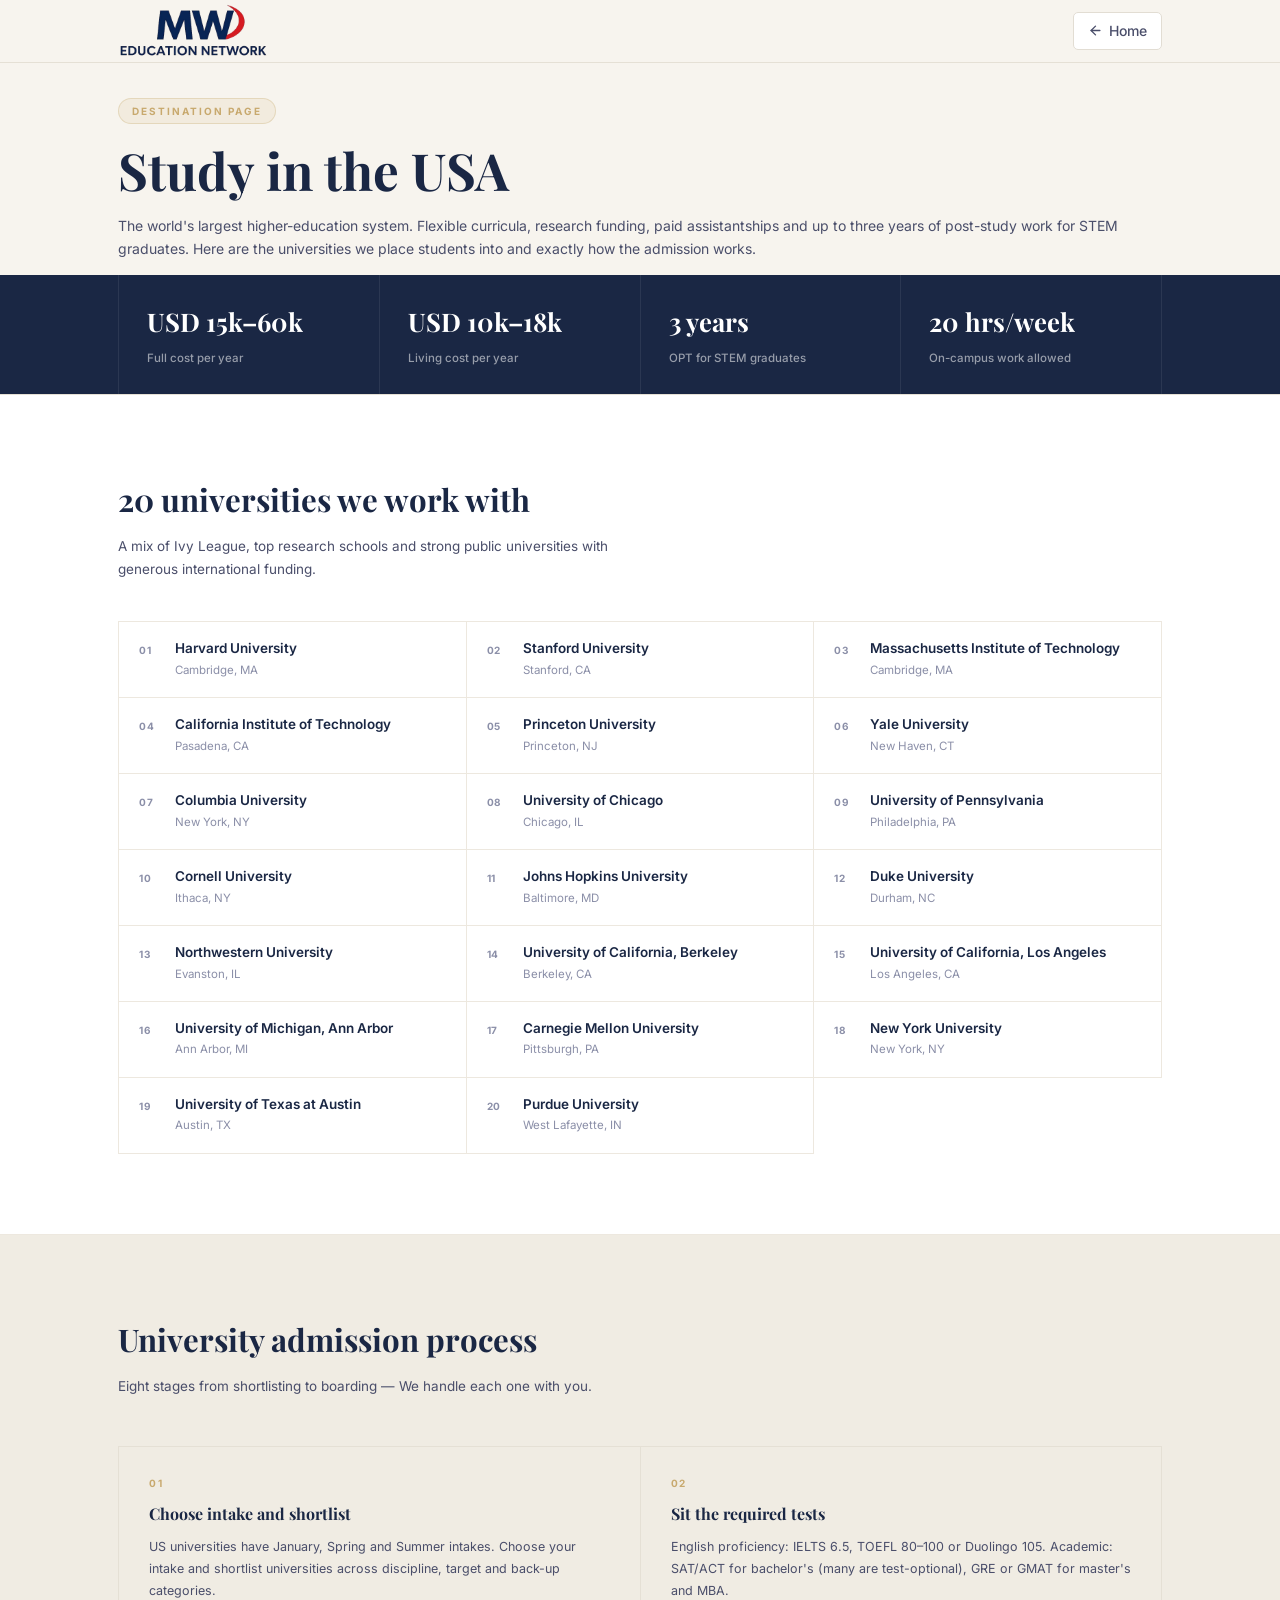
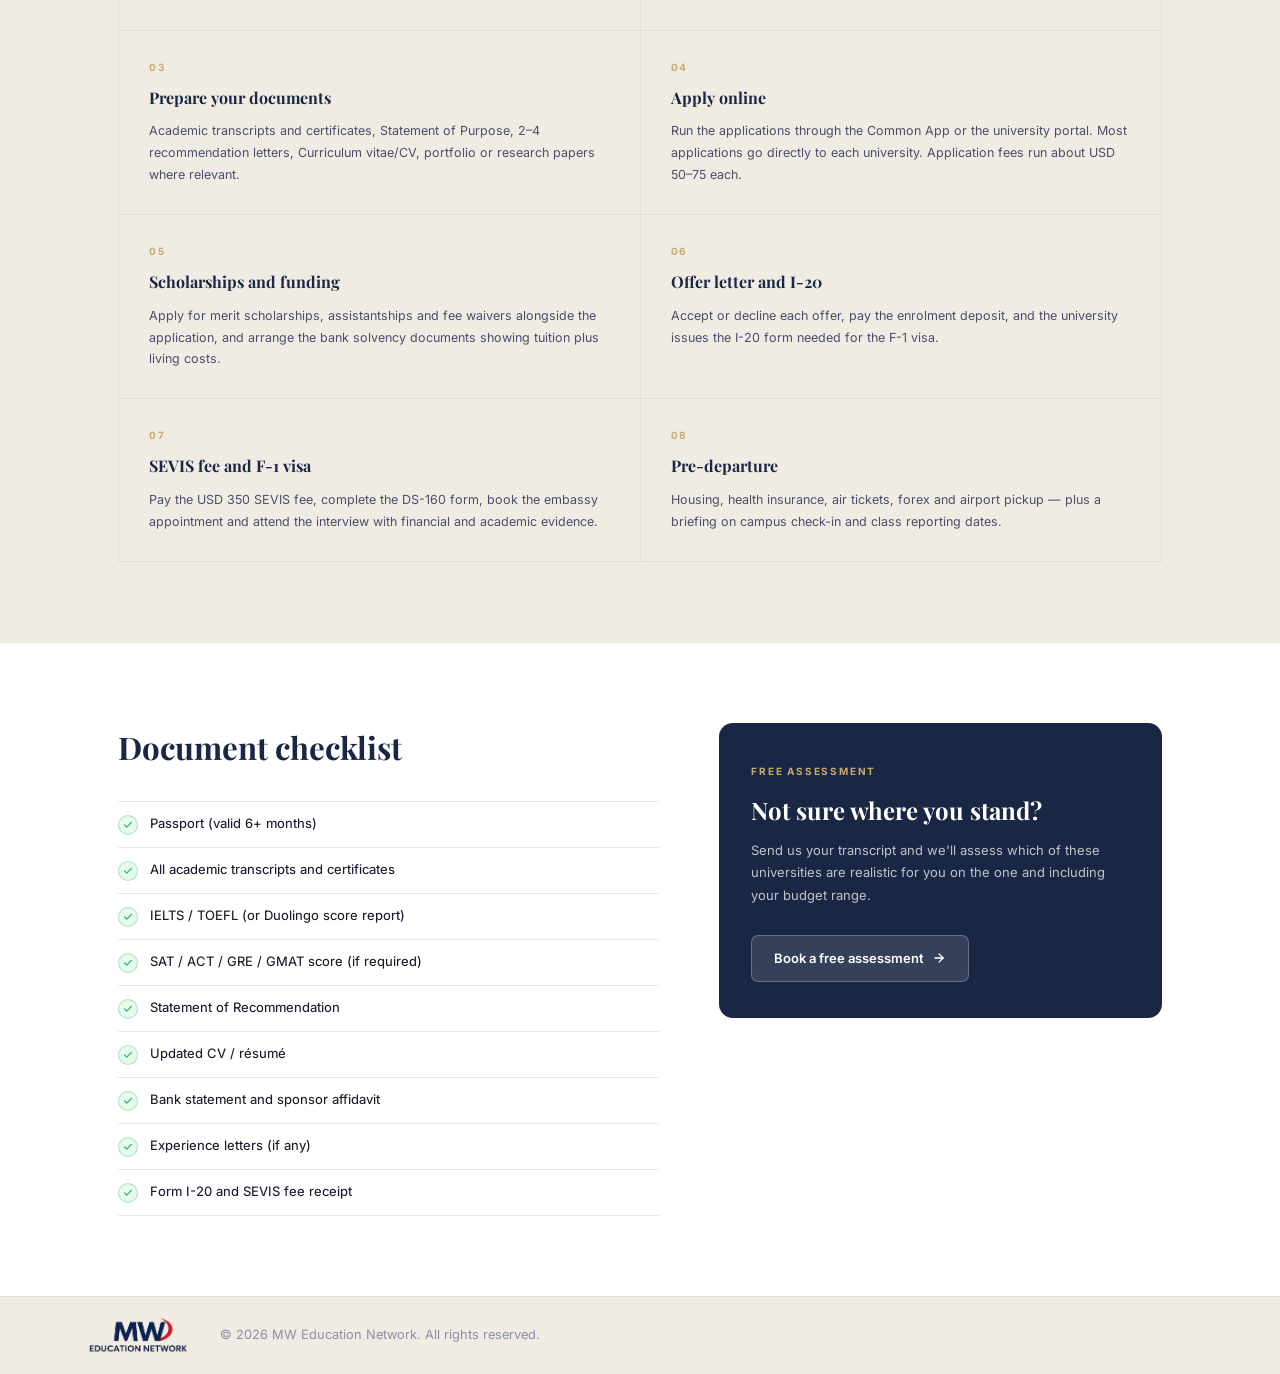
==== commit 69b86d24: "remove ceo all information!!!" ====
--- a/study-in-usa.html
+++ b/study-in-usa.html
@@ -426,7 +426,7 @@
         <p class="footer-copy">© 2026 MW Education Network. All rights reserved.</p>
       </div>
       <div class="footer-right">
-        <span class="footer-credit">CRO - Mahinur Sazib Sristy</span>
+        <!-- <span class="footer-credit">CRO - Mahinur Sazib Sristy</span> -->
       </div>
     </div>
   </footer>
